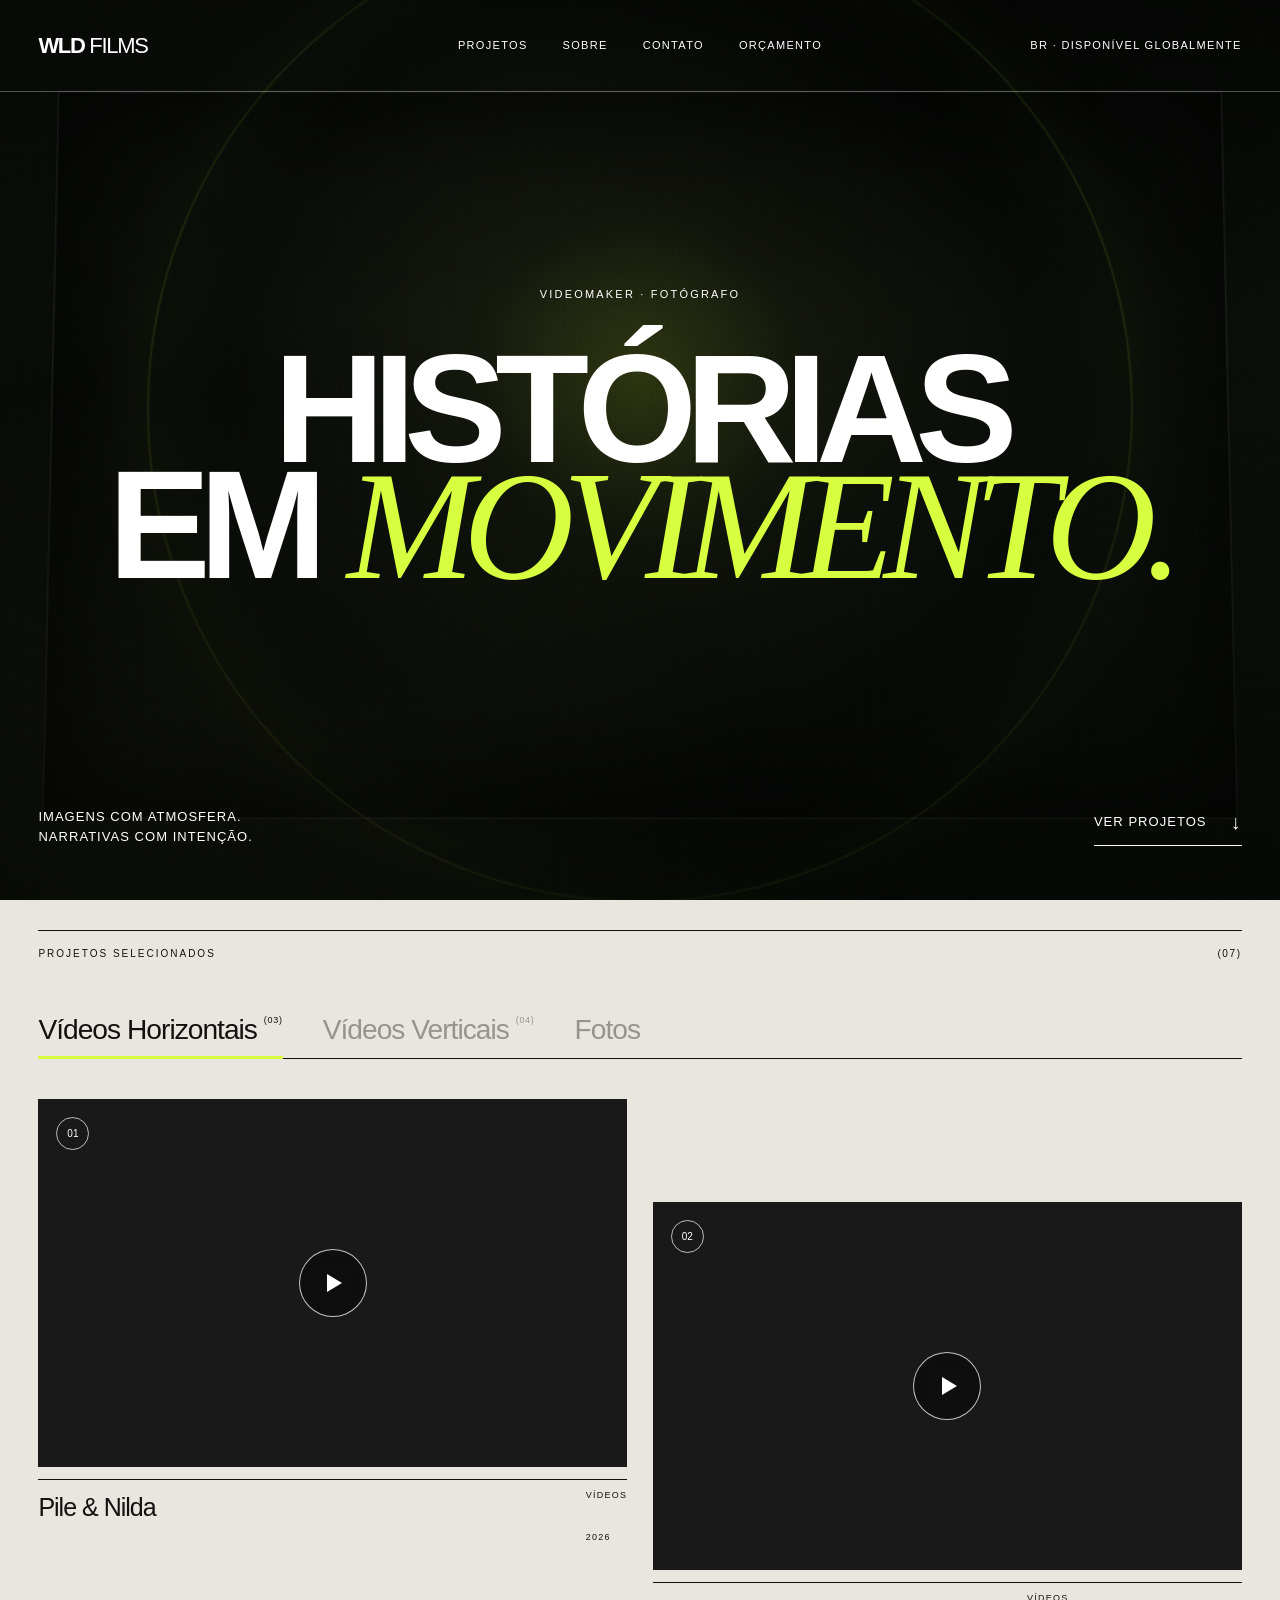
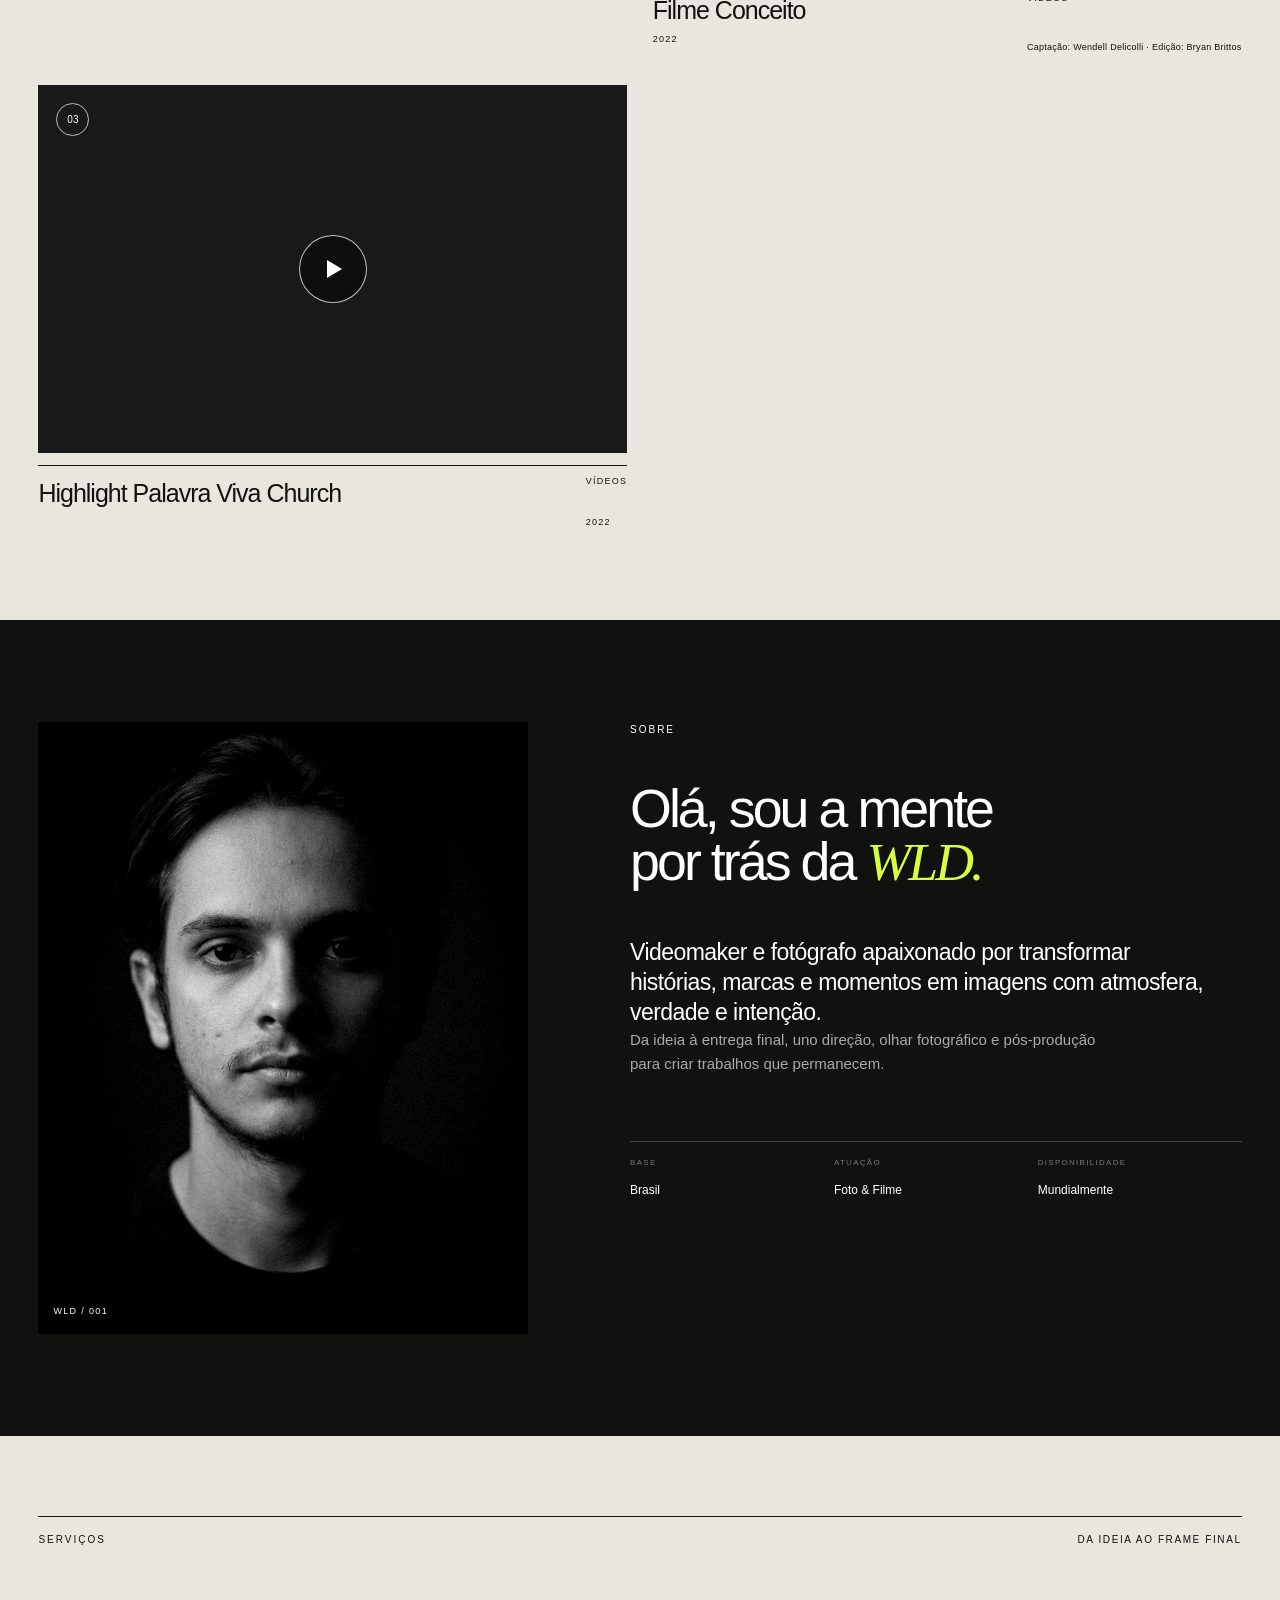
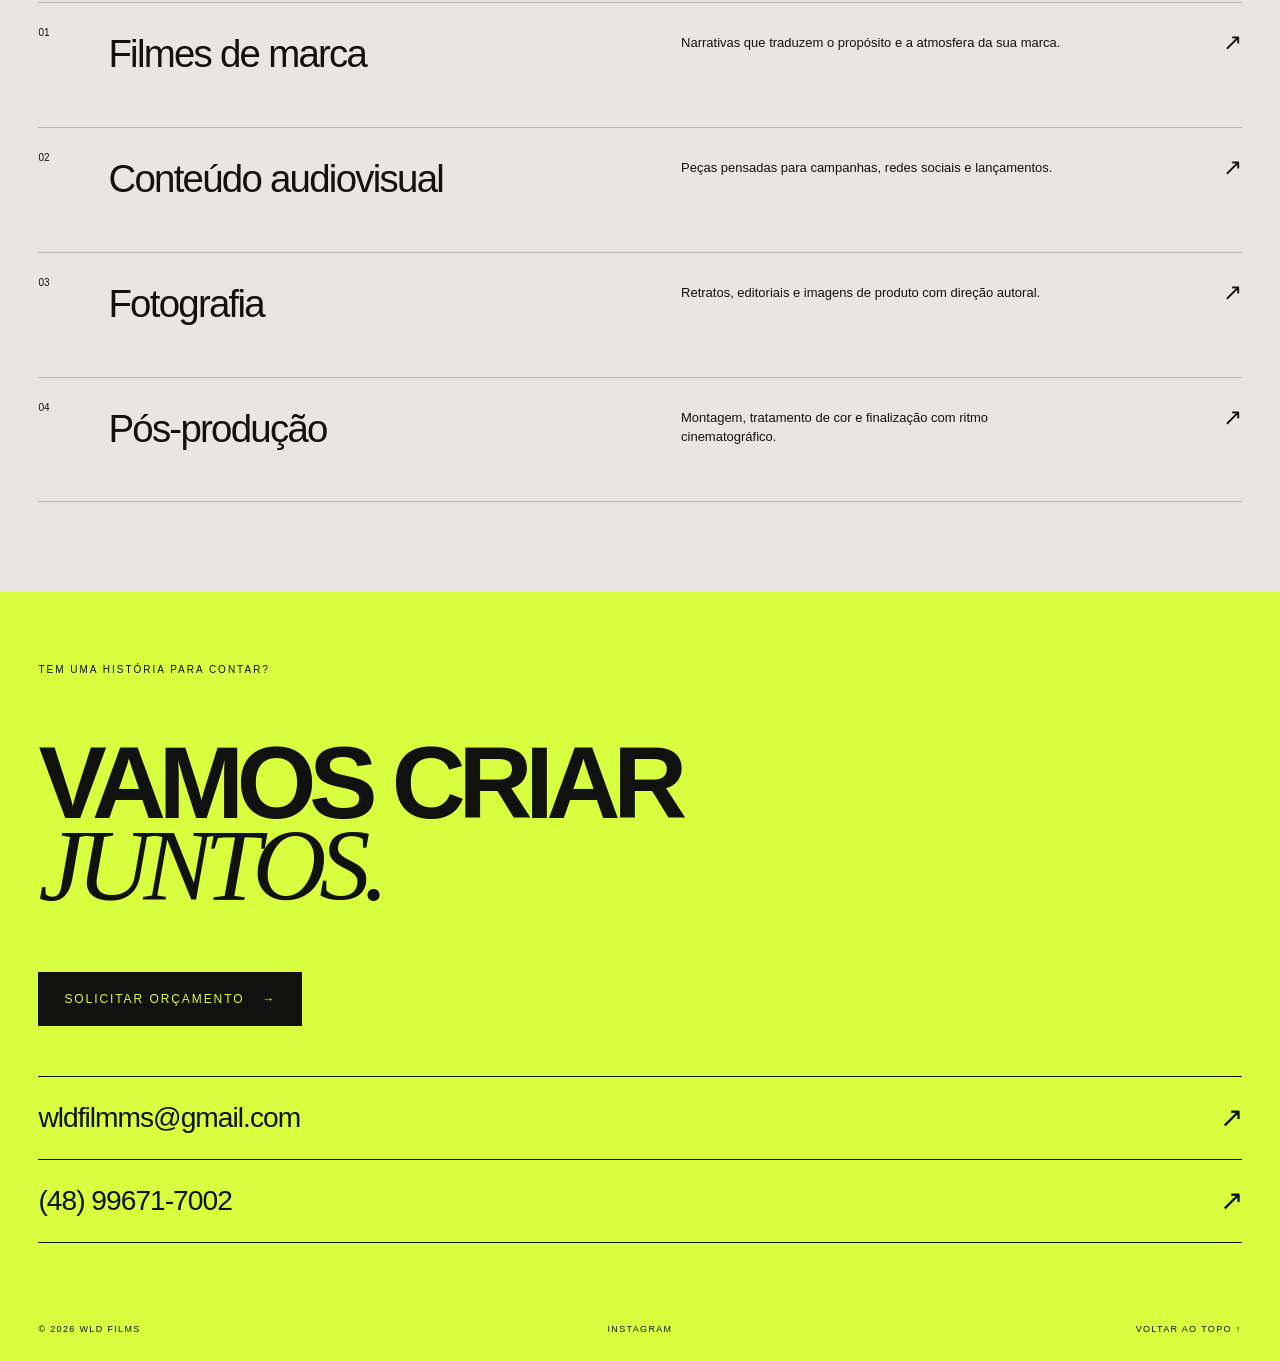
==== index.html @ 47c79b5e "Add private admin panel and quote request flow - admin.html: login (Supabase Auth), manage portfolio" ====
<!DOCTYPE html><html lang="pt-BR"><head><title>WLD FILMS — Videomaker &amp; Fotógrafo</title><meta name="description" content="Filmes e fotografias com atmosfera, verdade e intenção."><meta charSet="utf-8"/><meta name="viewport" content="width=device-width, initial-scale=1"/><link rel="preload" href="/images/about-wendell.jpg" as="image"/><link rel="stylesheet" href="/_next/static/css/index.PortraitPreview.css" data-rsc-css-href="/_next/static/css/index.PortraitPreview.css" data-precedence="vite-rsc/importer-resources"/><link rel="stylesheet" href="/assets/site.css?v=1"/>
</head><body><main><header class="topbar"><a class="brand" href="#inicio" aria-label="WLD Films, início">WLD <span>FILMS</span></a><nav aria-label="Navegação principal"><a href="#projetos">Projetos</a><a href="#sobre">Sobre</a><a href="#contato">Contato</a><a href="/orcamento">Orçamento</a></nav><span class="location">BR · DISPONÍVEL GLOBALMENTE</span></header><section class="hero" id="inicio"><div class="hero-visual" aria-hidden="true"><span></span></div><div class="hero-shade"></div><div class="hero-content"><p class="hero-kicker">Videomaker · Fotógrafo</p><h1>HISTÓRIAS<br/>EM <em>MOVIMENTO.</em></h1></div><div class="hero-footer"><p>Imagens com atmosfera.<br/>Narrativas com intenção.</p><a href="#projetos">Ver projetos <span>↓</span></a></div></section><section class="projects" id="projetos"><div class="section-heading"><p class="eyebrow">PROJETOS SELECIONADOS</p><p>(07)</p></div><div class="project-menu" role="tablist" aria-label="Categorias do portfólio">
  <button type="button" role="tab" aria-selected="true" class="active" data-panel="horizontal-panel">Vídeos Horizontais <span>(03)</span></button>
  <button type="button" role="tab" aria-selected="false" data-panel="vertical-panel">Vídeos Verticais <span>(04)</span></button>
  <button type="button" role="tab" aria-selected="false" data-panel="photos-panel">Fotos</button>
</div>
<div id="horizontal-panel" class="project-list horizontal-list portfolio-panel" role="tabpanel">
  
  <article class="project">
    <div class="project-media">
      <video data-src="https://ik.imagekit.io/bix4diucx/PILE%20E%20NILDA.mp4?tr=orig-true" poster="https://i.ytimg.com/vi/80KhZPOzY3s/hqdefault.jpg" aria-label="Pile &amp; Nilda" playsinline preload="none"></video><button class="video-play" type="button" aria-label="Reproduzir Pile &amp; Nilda"></button>
      <span>01</span>
    </div>
    <div class="project-meta">
      <h2>Pile &amp; Nilda</h2><p>Vídeos</p><p>2026</p>
      
    </div>
  </article>
  
  <article class="project">
    <div class="project-media">
      <video data-src="https://ik.imagekit.io/bix4diucx/FILME%20CONCEITO.mp4?tr=orig-true" poster="https://i.ytimg.com/vi/fKIbC9DGHG8/hqdefault.jpg" aria-label="Filme Conceito" playsinline preload="none"></video><button class="video-play" type="button" aria-label="Reproduzir Filme Conceito"></button>
      <span>02</span>
    </div>
    <div class="project-meta">
      <h2>Filme Conceito</h2><p>Vídeos</p><p>2022</p>
      <p class="project-description">Captação: Wendell Delicolli · Edição: Bryan Brittos</p>
    </div>
  </article>
  
  <article class="project">
    <div class="project-media">
      <video data-src="https://ik.imagekit.io/bix4diucx/HIGHLIGHT%20PALAVRA%20VIVA%20CHURCH.mp4?tr=orig-true" poster="https://i.ytimg.com/vi/3Vat3OU_R-0/hqdefault.jpg" aria-label="Highlight Palavra Viva Church" playsinline preload="none"></video><button class="video-play" type="button" aria-label="Reproduzir Highlight Palavra Viva Church"></button>
      <span>03</span>
    </div>
    <div class="project-meta">
      <h2>Highlight Palavra Viva Church</h2><p>Vídeos</p><p>2022</p>
      
    </div>
  </article>
</div>
<div id="vertical-panel" class="project-list vertical-list portfolio-panel" role="tabpanel" hidden>
  
  <article class="project">
    <div class="project-media portrait">
      <video data-src="https://ik.imagekit.io/bix4diucx/COMPILADO.mp4?tr=orig-true" poster="https://i.ytimg.com/vi/lqrhPloH71Q/hqdefault.jpg" aria-label="Compilado" playsinline preload="none"></video><button class="video-play" type="button" aria-label="Reproduzir Compilado"></button>
      <span>04</span>
    </div>
    <div class="project-meta">
      <h2>Compilado</h2><p>Vídeos</p><p>2026</p>
      
    </div>
  </article>
  
  <article class="project">
    <div class="project-media portrait">
      <video data-src="https://ik.imagekit.io/bix4diucx/RENATA%20E%20RAFAEL.mp4?tr=orig-true" poster="https://i.ytimg.com/vi/iHvRf9Fg6II/hqdefault.jpg" aria-label="Rafael &amp; Renata" playsinline preload="none"></video><button class="video-play" type="button" aria-label="Reproduzir Rafael &amp; Renata"></button>
      <span>05</span>
    </div>
    <div class="project-meta">
      <h2>Rafael &amp; Renata</h2><p>Vídeos</p><p>2026</p>
      
    </div>
  </article>
  
  <article class="project">
    <div class="project-media portrait">
      <video data-src="https://ik.imagekit.io/bix4diucx/HIGHLIGHT%20RESTAURANTE.mp4?tr=orig-true" poster="https://i.ytimg.com/vi/HYC5GogoBng/hqdefault.jpg" aria-label="Highlight Restaurante" playsinline preload="none"></video><button class="video-play" type="button" aria-label="Reproduzir Highlight Restaurante"></button>
      <span>06</span>
    </div>
    <div class="project-meta">
      <h2>Highlight Restaurante</h2><p>Vídeos</p><p>2024</p>
      
    </div>
  </article>
  
  <article class="project">
    <div class="project-media portrait">
      <video data-src="https://ik.imagekit.io/bix4diucx/HIGHLIGHT%202%20RESTAURANTE%20.mp4?tr=orig-true" poster="https://i.ytimg.com/vi/I6NNVZsLsoI/hqdefault.jpg" aria-label="Highlight 2" playsinline preload="none"></video><button class="video-play" type="button" aria-label="Reproduzir Highlight 2"></button>
      <span>07</span>
    </div>
    <div class="project-meta">
      <h2>Highlight 2</h2><p>Vídeos</p><p>2024</p>
      
    </div>
  </article>
</div>
<div id="photos-panel" class="photo-empty portfolio-panel" role="tabpanel" hidden>
  <p class="eyebrow">PORTFÓLIO FOTOGRÁFICO</p><h2>Novos ensaios<br><em>em breve.</em></h2><p>Retratos, eventos e histórias registradas com intenção.</p>
</div></section><section class="about" id="sobre"><div class="about-image-wrap"><img src="/images/about-wendell.jpg" alt="Retrato de Wendell Delicolli, criador da WLD Films"/><span>WLD / 001</span></div><div class="about-copy"><p class="eyebrow">SOBRE</p><h2>Olá, sou a mente<br/>por trás da <em>WLD.</em></h2><p class="bio">Videomaker e fotógrafo apaixonado por transformar histórias, marcas e momentos em imagens com atmosfera, verdade e intenção.</p><p class="experience">Da ideia à entrega final, uno direção, olhar fotográfico e pós-produção para criar trabalhos que permanecem.</p><div class="facts"><div><span>BASE</span><strong>Brasil</strong></div><div><span>ATUAÇÃO</span><strong>Foto &amp; Filme</strong></div><div><span>DISPONIBILIDADE</span><strong>Mundialmente</strong></div></div></div></section><section class="services" id="servicos"><div class="section-heading"><p class="eyebrow">SERVIÇOS</p><p>DA IDEIA AO FRAME FINAL</p></div><div class="service-list"><article><span>01</span><h3>Filmes de marca</h3><p>Narrativas que traduzem o propósito e a atmosfera da sua marca.</p><b aria-hidden="true">↗</b></article><article><span>02</span><h3>Conteúdo audiovisual</h3><p>Peças pensadas para campanhas, redes sociais e lançamentos.</p><b aria-hidden="true">↗</b></article><article><span>03</span><h3>Fotografia</h3><p>Retratos, editoriais e imagens de produto com direção autoral.</p><b aria-hidden="true">↗</b></article><article><span>04</span><h3>Pós-produção</h3><p>Montagem, tratamento de cor e finalização com ritmo cinematográfico.</p><b aria-hidden="true">↗</b></article></div></section><footer id="contato"><p class="eyebrow">TEM UMA HISTÓRIA PARA CONTAR?</p><h2>VAMOS CRIAR<br/><em>JUNTOS.</em></h2><a class="quote-cta" href="/orcamento">Solicitar orçamento <span>→</span></a><a class="contact-link" href="mailto:wldfilmms@gmail.com">wldfilmms@gmail.com <span>↗</span></a><a class="contact-link phone-link" href="tel:+5548996717002">(48) 99671-7002 <span>↗</span></a><div class="footer-row"><p>© 2026 WLD FILMS</p><div><a href="https://instagram.com/wldfilms_" target="_blank" rel="noreferrer">Instagram</a></div><a href="#inicio">VOLTAR AO TOPO ↑</a></div></footer></main><script src="/assets/config.js?v=1" defer></script><script src="/portfolio.js?v=2" defer></script></body></html>
---- _next/static/css/index.PortraitPreview.css ----
/*! tailwindcss v4.2.1 | MIT License | https://tailwindcss.com */
@layer theme{:root,:host{--font-sans:ui-sans-serif, system-ui, sans-serif, "Apple Color Emoji", "Segoe UI Emoji", "Segoe UI Symbol", "Noto Color Emoji";--font-mono:ui-monospace, SFMono-Regular, Menlo, Monaco, Consolas, "Liberation Mono", "Courier New", monospace;--spacing:.25rem;--default-font-family:var(--font-sans);--default-mono-font-family:var(--font-mono)}}@layer base{*,:after,:before{box-sizing:border-box;border:0 solid;margin:0;padding:0}::backdrop{box-sizing:border-box;border:0 solid;margin:0;padding:0}::file-selector-button{box-sizing:border-box;border:0 solid;margin:0;padding:0}html,:host{-webkit-text-size-adjust:100%;tab-size:4;line-height:1.5;font-family:var(--default-font-family,ui-sans-serif, system-ui, sans-serif, "Apple Color Emoji", "Segoe UI Emoji", "Segoe UI Symbol", "Noto Color Emoji");font-feature-settings:var(--default-font-feature-settings,normal);font-variation-settings:var(--default-font-variation-settings,normal);-webkit-tap-highlight-color:transparent}hr{height:0;color:inherit;border-top-width:1px}abbr:where([title]){-webkit-text-decoration:underline dotted;text-decoration:underline dotted}h1,h2,h3,h4,h5,h6{font-size:inherit;font-weight:inherit}a{color:inherit;-webkit-text-decoration:inherit;-webkit-text-decoration:inherit;-webkit-text-decoration:inherit;-webkit-text-decoration:inherit;text-decoration:inherit}b,strong{font-weight:bolder}code,kbd,samp,pre{font-family:var(--default-mono-font-family,ui-monospace, SFMono-Regular, Menlo, Monaco, Consolas, "Liberation Mono", "Courier New", monospace);font-feature-settings:var(--default-mono-font-feature-settings,normal);font-variation-settings:var(--default-mono-font-variation-settings,normal);font-size:1em}small{font-size:80%}sub,sup{vertical-align:baseline;font-size:75%;line-height:0;position:relative}sub{bottom:-.25em}sup{top:-.5em}table{text-indent:0;border-color:inherit;border-collapse:collapse}:-moz-focusring{outline:auto}progress{vertical-align:baseline}summary{display:list-item}ol,ul,menu{list-style:none}img,svg,video,canvas,audio,iframe,embed,object{vertical-align:middle;display:block}img,video{max-width:100%;height:auto}button,input,select,optgroup,textarea{font:inherit;font-feature-settings:inherit;font-variation-settings:inherit;letter-spacing:inherit;color:inherit;opacity:1;background-color:#0000;border-radius:0}::file-selector-button{font:inherit;font-feature-settings:inherit;font-variation-settings:inherit;letter-spacing:inherit;color:inherit;opacity:1;background-color:#0000;border-radius:0}:where(select:is([multiple],[size])) optgroup{font-weight:bolder}:where(select:is([multiple],[size])) optgroup option{padding-inline-start:20px}::file-selector-button{margin-inline-end:4px}::placeholder{opacity:1}@supports (not ((-webkit-appearance:-apple-pay-button))) or (contain-intrinsic-size:1px){::placeholder{color:currentColor}@supports (color:color-mix(in lab, red, red)){::placeholder{color:color-mix(in oklab, currentcolor 50%, transparent)}}}textarea{resize:vertical}::-webkit-search-decoration{-webkit-appearance:none}::-webkit-date-and-time-value{min-height:1lh;text-align:inherit}::-webkit-datetime-edit{display:inline-flex}::-webkit-datetime-edit-fields-wrapper{padding:0}::-webkit-datetime-edit{padding-block:0}::-webkit-datetime-edit-year-field{padding-block:0}::-webkit-datetime-edit-month-field{padding-block:0}::-webkit-datetime-edit-day-field{padding-block:0}::-webkit-datetime-edit-hour-field{padding-block:0}::-webkit-datetime-edit-minute-field{padding-block:0}::-webkit-datetime-edit-second-field{padding-block:0}::-webkit-datetime-edit-millisecond-field{padding-block:0}::-webkit-datetime-edit-meridiem-field{padding-block:0}::-webkit-calendar-picker-indicator{line-height:1}:-moz-ui-invalid{box-shadow:none}button,input:where([type=button],[type=reset],[type=submit]){-webkit-appearance:button;appearance:button}::file-selector-button{-webkit-appearance:button;appearance:button}::-webkit-inner-spin-button{height:auto}::-webkit-outer-spin-button{height:auto}[hidden]:where(:not([hidden=until-found])){display:none!important}}@layer components;@layer utilities{.visible{visibility:visible}.relative{position:relative}.start{inset-inline-start:var(--spacing)}.table{display:table}}:root{--ink:#11110f;--paper:#e9e6df;--acid:#d7ff3f;--line:#11110f38;--gutter:clamp(18px,3vw,58px)}*{box-sizing:border-box}html{scroll-behavior:smooth;scroll-padding-top:24px;overflow-x:hidden}body{background:var(--paper);min-width:280px;color:var(--ink);margin:0;font-family:Arial,Helvetica,sans-serif;overflow-x:hidden}main{width:100%;overflow:clip}a{color:inherit;text-decoration:none}img{width:100%;display:block}::selection{background:var(--acid);color:var(--ink)}.topbar{z-index:5;width:100%;height:92px;padding:0 var(--gutter);color:#fff;text-transform:uppercase;letter-spacing:.12em;border-bottom:1px solid #ffffff4d;grid-template-columns:1fr auto 1fr;align-items:center;font-size:11px;display:grid;position:absolute;top:0;left:0}.brand{letter-spacing:-.06em;font-size:22px;font-weight:900}.brand span{font-weight:400}.topbar nav{gap:35px;display:flex}.topbar nav a{transition:opacity .2s}.topbar nav a:hover{opacity:.55}.location{justify-self:end}.hero{color:#fff;height:min(900px,100svh);min-height:100svh;padding:120px var(--gutter) 54px;background:#0a0c09;flex-direction:column;justify-content:center;display:flex;position:relative;overflow:hidden}.hero-visual{--mx:0px;--my:0px;--imx:0px;--imy:0px;--rx:0deg;--ry:0deg;transform:translate3d(var(--mx),var(--my),0) scale(1.04);will-change:transform;background:radial-gradient(circle at 50% 43%,#d7ff3f33 0,#798c3c1a 18%,#0000 43%),radial-gradient(at 12% 95%,#68764438,#0000 38%),linear-gradient(135deg,#11150f 0%,#080a08 46%,#141a12 100%);transition:transform .55s cubic-bezier(.2,.7,.2,1);position:absolute;inset:-4%;overflow:hidden}.hero-visual:before{content:"";transform:perspective(900px) rotateX(calc(2deg + var(--ry))) rotateY(var(--rx));border:1px solid #ffffff24;transition:transform .7s cubic-bezier(.2,.7,.2,1);position:absolute;inset:14% 9%;box-shadow:0 0 0 1px #00000040,inset 0 0 120px #000000b3}.hero-visual:after{content:"";width:74vw;min-width:760px;height:74vw;min-height:760px;left:calc(50% + var(--mx));top:calc(46% + var(--my));border:1px solid #d7ff3f40;border-radius:50%;transition:left .75s cubic-bezier(.2,.7,.2,1),top .75s cubic-bezier(.2,.7,.2,1);animation:7s ease-in-out infinite alternate breathe;position:absolute;transform:translate(-50%,-50%);box-shadow:0 0 90px #d7ff3f0f,inset 0 0 120px #d7ff3f0a}.hero-visual span{opacity:.16;mix-blend-mode:soft-light;transform:translate3d(var(--imx),var(--imy),0);background-image:repeating-radial-gradient(circle at 20% 30%,#ffffffb3 0 1px,#0000 1px 4px);background-size:5px 5px;transition:transform .8s cubic-bezier(.2,.7,.2,1);position:absolute;inset:-4%}.hero-shade{background:linear-gradient(#00000057,#0000 35%,#0000008c),linear-gradient(90deg,#00000040,#0000 35%,#0003);position:absolute;inset:0}.hero-content,.hero-footer{z-index:1;position:relative}.hero-content{inset:50% var(--gutter) auto;text-align:center;position:absolute;transform:translateY(-50%)}.hero-kicker{text-align:center;text-transform:uppercase;letter-spacing:.2em;align-self:center;margin:0 0 18px;font-size:11px;transform:translateY(-30px)}.hero h1{text-align:center;letter-spacing:-.075em;width:100%;margin:0;font-size:clamp(72px,12vw,180px);font-weight:800;line-height:.76}em{font-family:Georgia,Times New Roman,serif;font-weight:400}.hero h1 em{color:var(--acid)}.hero-footer{text-transform:uppercase;letter-spacing:.08em;justify-content:space-between;align-items:flex-end;margin-top:auto;font-size:13px;line-height:1.5;display:flex}.hero-footer p{margin:0}.hero-footer a{border-bottom:1px solid #fff;align-items:center;gap:24px;padding-bottom:8px;display:flex}.hero-footer a span{font-size:20px}.eyebrow{letter-spacing:.2em;text-transform:uppercase;margin:0;font-size:10px}.projects,.services{padding:30px var(--gutter) 90px}.section-heading{border-top:1px solid var(--ink);letter-spacing:.16em;justify-content:space-between;padding:15px 0 55px;font-size:10px;display:flex}.section-heading p{margin:0}.project-menu{border-bottom:1px solid var(--ink);gap:12px;max-width:100%;margin-bottom:40px;display:flex}.project-menu button{-webkit-appearance:none;appearance:none;color:var(--ink);letter-spacing:-.035em;cursor:pointer;opacity:.38;background:0 0;border:0;margin-right:28px;padding:0 0 14px;font:500 clamp(18px,2.2vw,30px)/1 Arial,sans-serif;position:relative}.project-menu button:after{content:"";background:var(--acid);transform-origin:0;height:3px;transition:transform .25s;position:absolute;bottom:-1px;left:0;right:0;transform:scaleX(0)}.project-menu button.active{opacity:1}.project-menu button.active:after{transform:scaleX(1)}.project-menu span{letter-spacing:.08em;vertical-align:top;font-size:9px}.project-list{grid-template-columns:repeat(12,1fr);gap:30px 2vw;display:grid}.project{grid-column:span 6}.project:nth-child(2n){margin-top:8vw}.project-media{aspect-ratio:16/10;background:#191919;position:relative;overflow:hidden}.project-media.portrait{aspect-ratio:4/5;background:#2b2b2b}.vertical-list .project{grid-column:span 5}.vertical-list .project:nth-child(2n){grid-column:7/span 5}.project-media video{object-fit:contain;background:#191919;border:0;width:100%;height:100%;display:block}.project-media.portrait video:not([controls]){object-fit:cover;object-position:center}.video-play{cursor:pointer;backdrop-filter:blur(8px);color:#fff;background:#0a0a0ab8;border:1px solid #ffffffbf;border-radius:50%;width:68px;height:68px;display:grid;place-items:center;padding:0;transition:background .2s,transform .2s;position:absolute;inset:50% auto auto 50%;transform:translate(-50%,-50%)}.video-play:before{content:"";display:block;width:0;height:0;margin-left:4px;border-top:9px solid transparent;border-bottom:9px solid transparent;border-left:15px solid currentColor}.video-play:hover{color:var(--ink);background:var(--acid);transform:translate(-50%,-50%) scale(1.06)}.project-media span{color:#fff;border:1px solid #ffffffb3;border-radius:50%;place-items:center;width:33px;height:33px;font-size:10px;display:grid;position:absolute;top:18px;left:18px}.project-meta{border-top:1px solid var(--ink);grid-template-columns:1fr auto;gap:4px 20px;margin-top:12px;padding-top:9px;display:grid}.project-meta h2{letter-spacing:-.04em;margin:0;font-size:25px;font-weight:500}.project-meta p{letter-spacing:.14em;text-transform:uppercase;margin:0;font-size:9px}.project-meta p:last-child{grid-column:2}.project-meta .project-description{text-transform:none;letter-spacing:.03em;grid-column:1/-1;margin-top:8px;line-height:1.5}.sample-note{letter-spacing:.12em;text-transform:uppercase;opacity:.55;margin:60px 0 0;font-size:9px}.photo-empty{text-align:center;color:#fff;background:radial-gradient(circle at 50% 40%,#d7ff3f29,#0000 32%),linear-gradient(135deg,#11150f,#070806 62%,#161b12);flex-direction:column;justify-content:center;align-items:center;min-height:62vh;padding:8vw 4vw;display:flex;position:relative;overflow:hidden}.photo-empty:before{content:"";pointer-events:none;border:1px solid #ffffff29;position:absolute;inset:6%}.photo-empty h2{letter-spacing:-.065em;margin:28px 0 25px;font-size:clamp(54px,8vw,118px);font-weight:700;line-height:.82;position:relative}.photo-empty h2 em{color:var(--acid)}.photo-empty>p:last-child{color:#aaa;max-width:420px;margin:0;font-size:13px;line-height:1.6;position:relative}.about{background:var(--ink);color:#fff;padding:clamp(72px,8vw,150px) var(--gutter);grid-template-columns:minmax(0,1fr) minmax(0,1.25fr);gap:clamp(55px,8vw,150px);display:grid}.about-image-wrap{align-self:center;position:relative}.about-image-wrap img{aspect-ratio:4/5;object-fit:cover;filter:grayscale()contrast(1.1)}.about-image-wrap span{letter-spacing:.15em;font-size:9px;position:absolute;bottom:15px;left:15px}.about-copy h2{letter-spacing:-.055em;margin:45px 0 50px;font-size:clamp(38px,4.2vw,64px);font-weight:500;line-height:.98}.about-copy h2 em{color:var(--acid)}.bio{letter-spacing:-.025em;max-width:580px;font-size:clamp(20px,1.8vw,28px);line-height:1.3}.experience{color:#aaa;max-width:490px;font-size:15px;line-height:1.6}.facts{border-top:1px solid #444;grid-template-columns:repeat(3,1fr);margin-top:65px;display:grid}.facts div{flex-direction:column;gap:12px;padding:15px 0;display:flex}.facts span{color:#777;letter-spacing:.16em;font-size:8px}.facts strong{font-size:12px;font-weight:400}.services{padding-top:80px}.service-list article{border-top:1px solid var(--line);grid-template-columns:70px 1.1fr 1fr 40px;align-items:start;min-height:125px;padding:22px 0;transition:padding .3s,background .3s;display:grid}.service-list article:last-child{border-bottom:1px solid var(--line)}.service-list article:hover{background:var(--acid);padding-left:18px}.service-list span{font-size:10px}.service-list h3{letter-spacing:-.045em;margin:0;font-size:clamp(26px,3vw,44px);font-weight:500}.service-list p{max-width:380px;margin:8px 0 0;font-size:13px;line-height:1.5}.service-list b{justify-self:end;font-size:23px;font-weight:400}footer{background:var(--acid);padding:70px var(--gutter) 24px}footer h2{letter-spacing:-.07em;margin:65px 0;font-size:clamp(58px,8vw,112px);font-weight:800;line-height:.8}footer h2 em{font-weight:400}.contact-link{border-top:1px solid var(--ink);border-bottom:1px solid var(--ink);letter-spacing:-.035em;overflow-wrap:anywhere;justify-content:space-between;gap:20px;padding:20px 0;font-size:clamp(18px,2.2vw,30px);display:flex}.phone-link{border-top:0}.footer-row{letter-spacing:.15em;text-transform:uppercase;grid-template-columns:1fr 1fr 1fr;align-items:end;margin-top:80px;font-size:9px;display:grid}.footer-row div{justify-self:center;gap:25px;display:flex}.footer-row>a{justify-self:end}@keyframes breathe{0%{opacity:.45;transform:translate(-50%,-50%)scale(.96)}to{opacity:1;transform:translate(-50%,-50%)scale(1.03)}}@media (prefers-reduced-motion:reduce){html{scroll-behavior:auto}.hero-visual:after{animation:none}*{transition:none!important}}@media (max-width:1100px){.topbar{grid-template-columns:1fr auto}.location{display:none}.hero h1{font-size:clamp(72px,13vw,145px)}.about{gap:6vw}.service-list article{grid-template-columns:55px 1fr 1fr 30px}}@media (max-width:900px){.hero{height:100svh;min-height:680px}.hero h1{font-size:clamp(70px,15vw,122px)}.project-meta h2{font-size:clamp(20px,2.7vw,25px)}.about{grid-template-columns:minmax(0,1fr);gap:58px}.about-image-wrap{width:min(72vw,560px)}.about-copy{max-width:720px}}@media (max-width:700px){.topbar{grid-template-columns:1fr auto;height:72px;font-size:9px}.brand{font-size:19px}.topbar nav{gap:16px}.topbar nav a:nth-child(2){display:none}.hero{height:100svh;min-height:620px;padding-top:100px;padding-bottom:32px}.hero h1{font-size:clamp(50px,16vw,80px);letter-spacing:-.06em;white-space:nowrap;line-height:.84}.hero h1 em{letter-spacing:-.035em;font-size:.62em}.hero-kicker{font-size:9px;transform:translateY(-18px)}.hero-footer p{display:none}.hero-footer{font-size:11px}.hero-footer a{margin-left:auto}.projects,.services{padding-top:24px;padding-bottom:68px}.section-heading{padding-bottom:40px}.project-menu{margin-right:calc(var(--gutter) * -1);padding-right:var(--gutter);overscroll-behavior-inline:contain;scrollbar-width:none;gap:5px;overflow-x:auto}.project-menu::-webkit-scrollbar{display:none}.project-menu button{white-space:nowrap;flex:none;margin-right:14px;font-size:18px}.project-list{display:block}.project,.project:nth-child(2n),.vertical-list .project,.vertical-list .project:nth-child(2n){width:100%;margin:0 0 64px}.project:last-child{margin-bottom:0}.project-meta{gap:5px 12px}.project-meta h2{font-size:22px}.project-media span{top:12px;left:12px}.photo-empty{min-height:52vh;padding:72px 22px}.photo-empty h2{font-size:clamp(46px,15vw,76px)}.about{padding-top:68px;padding-bottom:68px}.about-image-wrap{width:min(100%,560px)}.about-copy h2{margin:34px 0}.bio{font-size:clamp(20px,6vw,27px)}.experience{font-size:14px}.facts{grid-template-columns:1fr;margin-top:48px}.facts div{border-bottom:1px solid #333}.services{padding-top:58px}.service-list article{grid-template-columns:36px minmax(0,1fr) 24px;gap:0 8px;min-height:142px}.service-list article p{grid-column:2}.service-list article b{grid-area:1/3}footer{padding-top:54px}footer h2{margin:52px 0;font-size:clamp(54px,17vw,92px)}.footer-row{grid-template-columns:1fr auto;gap:28px;margin-top:58px}.footer-row div{display:none}}@media (max-width:420px){:root{--gutter:18px}.topbar nav{gap:12px}.topbar nav a:first-child{display:none}.hero{min-height:560px}.hero h1{font-size:clamp(48px,15.5vw,64px)}.hero h1 em{font-size:.6em}.hero-kicker{letter-spacing:.16em}.section-heading{padding-bottom:34px}.project-menu button{margin-right:10px;font-size:16px}.project-meta{grid-template-columns:minmax(0,1fr) auto}.project-meta h2{font-size:20px}.service-list article{min-height:155px}.service-list h3{font-size:27px}.contact-link{padding:18px 0;font-size:17px}.footer-row{letter-spacing:.1em;font-size:8px}}@media (max-height:650px) and (min-width:701px){.hero{height:100svh;min-height:560px;padding-bottom:28px}.hero h1{font-size:min(12vw,112px)}.hero-kicker{margin-bottom:10px;transform:translateY(-14px)}.hero-footer{font-size:10px}}
---- assets/site.css ----
/* Complementos do site público (fotos, lightbox, orçamento) */

.project-embed{position:absolute;inset:0;width:100%;height:100%;border:0;background:#000;z-index:2}

/* Projetos de foto */
.photo-list .project{grid-column:span 4}
.photo-list .project:nth-child(2n){margin-top:0}
.photo-list .project:nth-child(3n+2){margin-top:6vw}
.photo-open{display:block;width:100%;aspect-ratio:4/5;padding:0;border:0;cursor:zoom-in;color:#fff}
.photo-open img{width:100%;height:100%;object-fit:cover;transition:transform .6s cubic-bezier(.2,.7,.2,1),filter .4s}
.photo-open:hover img{transform:scale(1.035);filter:brightness(.85)}
.photo-count{position:absolute;right:16px;bottom:14px;font-style:normal;font-size:9px;letter-spacing:.16em;text-transform:uppercase;background:#0a0a0ab8;backdrop-filter:blur(8px);padding:7px 10px;border-radius:999px}

.lightbox{position:fixed;inset:0;z-index:50;background:#070806f2;display:grid;grid-template-columns:72px 1fr 72px;align-items:center;padding:64px 12px 32px;color:#fff}
.lightbox[hidden]{display:none}
.lightbox img{grid-column:2;max-width:100%;max-height:calc(100svh - 110px);width:auto;margin:auto;object-fit:contain}
.lightbox button{background:none;border:1px solid #ffffff59;color:#fff;border-radius:50%;width:52px;height:52px;font-size:20px;cursor:pointer;justify-self:center;transition:background .2s,color .2s}
.lightbox button:hover{background:var(--acid);color:var(--ink);border-color:var(--acid)}
.lightbox-close{position:absolute;top:14px;right:16px}
.lightbox-title,.lightbox-count{position:absolute;top:30px;margin:0;font-size:10px;letter-spacing:.18em;text-transform:uppercase}
.lightbox-title{left:24px}
.lightbox-count{left:50%;transform:translateX(-50%);color:#aaa}

/* Chamada para orçamento no rodapé */
.quote-cta{display:inline-flex;align-items:center;gap:18px;margin:0 0 50px;padding:18px 26px;background:var(--ink);color:var(--acid);font-size:12px;letter-spacing:.16em;text-transform:uppercase;transition:gap .25s}
.quote-cta:hover{gap:30px}

@media (max-width:760px){
  .photo-list .project{grid-column:1/-1}
  .photo-list .project:nth-child(3n+2){margin-top:0}
  .lightbox{grid-template-columns:44px 1fr 44px;padding-inline:4px}
  .lightbox button{width:40px;height:40px;font-size:16px}
}

/* ---------- Página de orçamento ---------- */
.quote-page{background:var(--paper)}
.quote-page .topbar{position:relative;background:var(--ink)}
.quote-hero{background:#0a0c09;color:#fff;padding:clamp(70px,9vw,140px) var(--gutter) clamp(50px,6vw,90px);position:relative;overflow:hidden}
.quote-hero:after{content:"";position:absolute;width:70vw;min-width:640px;aspect-ratio:1;border:1px solid #d7ff3f40;border-radius:50%;right:-25vw;top:-30vw;box-shadow:0 0 90px #d7ff3f0f}
.quote-hero h1{position:relative;z-index:1;margin:26px 0 30px;font-size:clamp(54px,9vw,140px);font-weight:800;letter-spacing:-.075em;line-height:.8}
.quote-hero h1 em{color:var(--acid)}
.quote-hero p.lead{position:relative;z-index:1;max-width:520px;color:#bbb;font-size:15px;line-height:1.6;margin:0}

.quote-form{padding:clamp(40px,6vw,90px) var(--gutter) 110px;display:grid;gap:70px;max-width:1300px}
.quote-form fieldset{border:0;padding:0;margin:0;display:grid;grid-template-columns:minmax(0,.7fr) minmax(0,1.6fr);gap:20px 6vw;border-top:1px solid var(--ink);padding-top:18px}
.quote-form legend{float:left;padding:0;font-size:10px;letter-spacing:.2em;text-transform:uppercase}
.quote-form legend b{display:block;font-size:clamp(26px,3vw,40px);letter-spacing:-.05em;text-transform:none;font-weight:500;margin-top:16px}
.fields{display:grid;grid-template-columns:repeat(2,minmax(0,1fr));gap:26px 28px}
.fields .full{grid-column:1/-1}
.field{display:flex;flex-direction:column;gap:9px}
.field>span{font-size:10px;letter-spacing:.16em;text-transform:uppercase}
.field>span small{letter-spacing:.04em;text-transform:none;opacity:.55;font-size:11px}
.field input,.field select,.field textarea{background:transparent;border:0;border-bottom:1px solid #11110f59;padding:10px 0 12px;font-size:18px;letter-spacing:-.02em;color:var(--ink);outline:none;border-radius:0;transition:border-color .2s}
.field select{appearance:none;background:url("data:image/svg+xml,%3Csvg xmlns='http://www.w3.org/2000/svg' width='12' height='8'%3E%3Cpath d='M1 1l5 5 5-5' fill='none' stroke='%2311110f' stroke-width='1.5'/%3E%3C/svg%3E") no-repeat right 4px center}
.field textarea{min-height:110px;resize:vertical;line-height:1.5}
.field input:focus,.field select:focus,.field textarea:focus{border-color:var(--ink);box-shadow:0 2px 0 var(--acid)}
.chips{display:flex;flex-wrap:wrap;gap:10px}
.chips label{cursor:pointer}
.chips input{position:absolute;opacity:0;pointer-events:none}
.chips span{display:inline-block;padding:11px 16px;border:1px solid #11110f59;border-radius:999px;font-size:13px;transition:background .2s,border-color .2s}
.chips input:checked+span{background:var(--ink);color:var(--acid);border-color:var(--ink)}
.chips input:focus-visible+span{outline:2px solid var(--ink);outline-offset:2px}
.hp{position:absolute;left:-9999px;width:1px;height:1px;overflow:hidden}

.quote-submit{display:flex;flex-wrap:wrap;align-items:center;justify-content:space-between;gap:24px;border-top:1px solid var(--ink);padding-top:28px}
.quote-submit p{margin:0;font-size:12px;max-width:420px;line-height:1.6;opacity:.7}
.quote-submit button{background:var(--acid);color:var(--ink);border:0;padding:22px 34px;font-size:13px;letter-spacing:.16em;text-transform:uppercase;font-weight:700;cursor:pointer;display:inline-flex;gap:20px;transition:gap .25s,background .2s}
.quote-submit button:hover{gap:32px;background:var(--ink);color:var(--acid)}
.quote-submit button:disabled{opacity:.5;cursor:wait}
.form-status{grid-column:1/-1;font-size:14px;margin:0}
.form-status.error{color:#b3261e}

.quote-done{padding:clamp(60px,8vw,120px) var(--gutter) 130px;text-align:center}
.quote-done h2{font-size:clamp(48px,7vw,100px);letter-spacing:-.07em;line-height:.85;margin:26px 0;font-weight:800}
.quote-done h2 em{font-weight:400}
.quote-done p{max-width:480px;margin:0 auto 34px;line-height:1.6}
.quote-done a{display:inline-flex;gap:16px;border-bottom:1px solid var(--ink);padding-bottom:8px;font-size:12px;letter-spacing:.14em;text-transform:uppercase}

@media (max-width:860px){
  .quote-form fieldset{grid-template-columns:1fr}
  .fields{grid-template-columns:1fr}
  .quote-page .topbar .location{display:none}
  .quote-page .topbar{grid-template-columns:1fr auto}
}
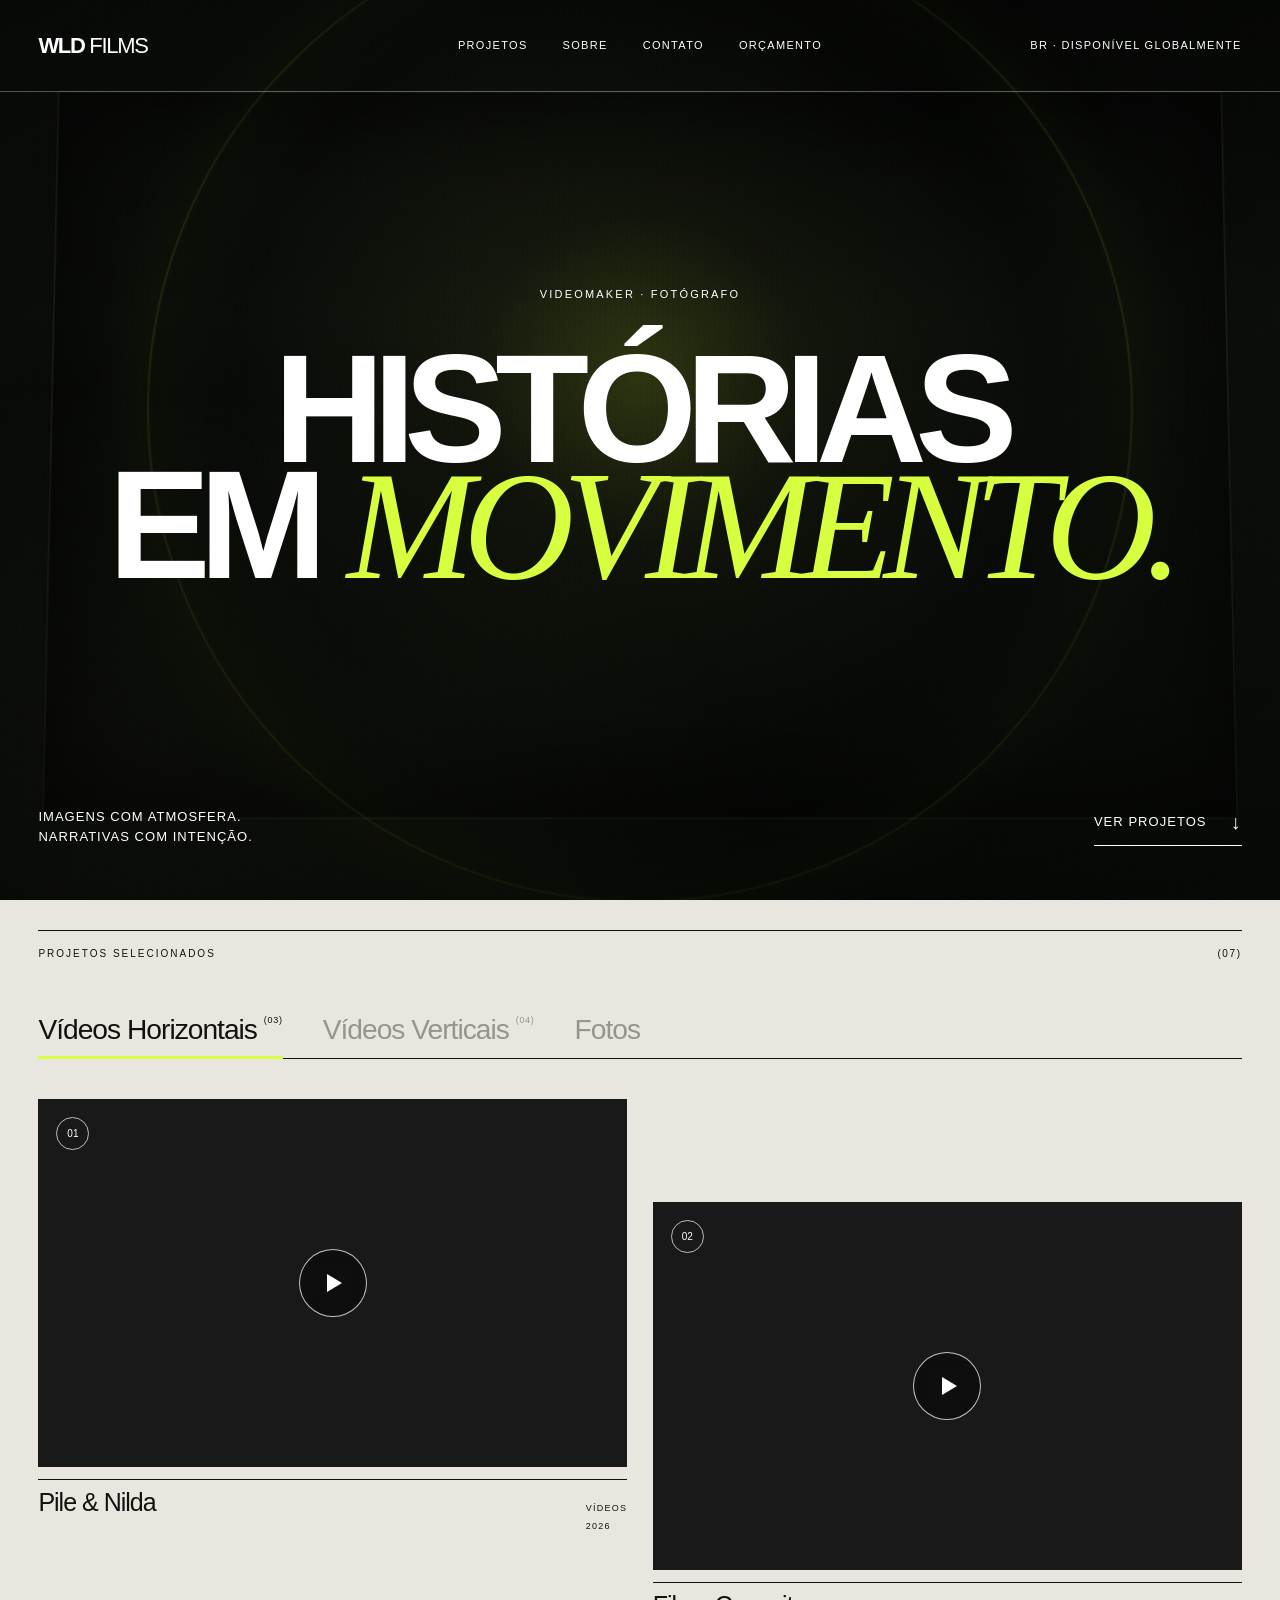
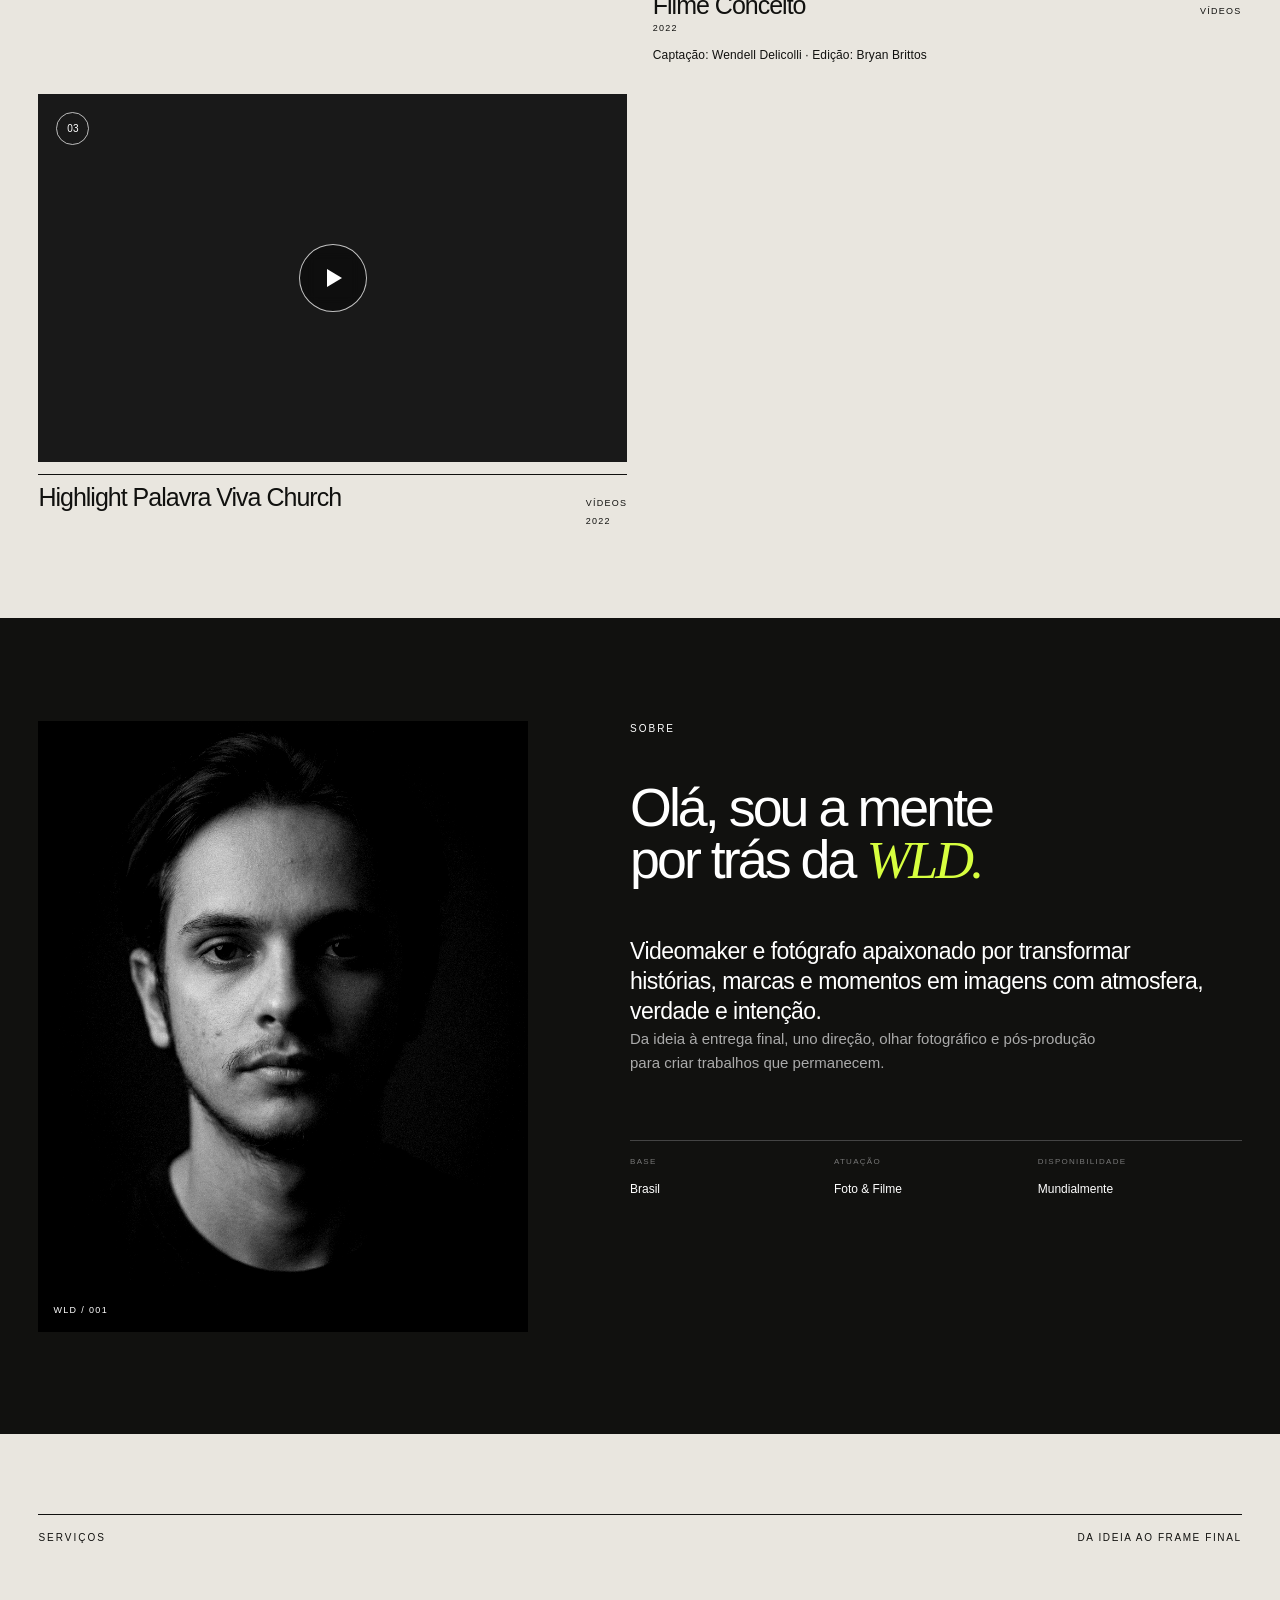
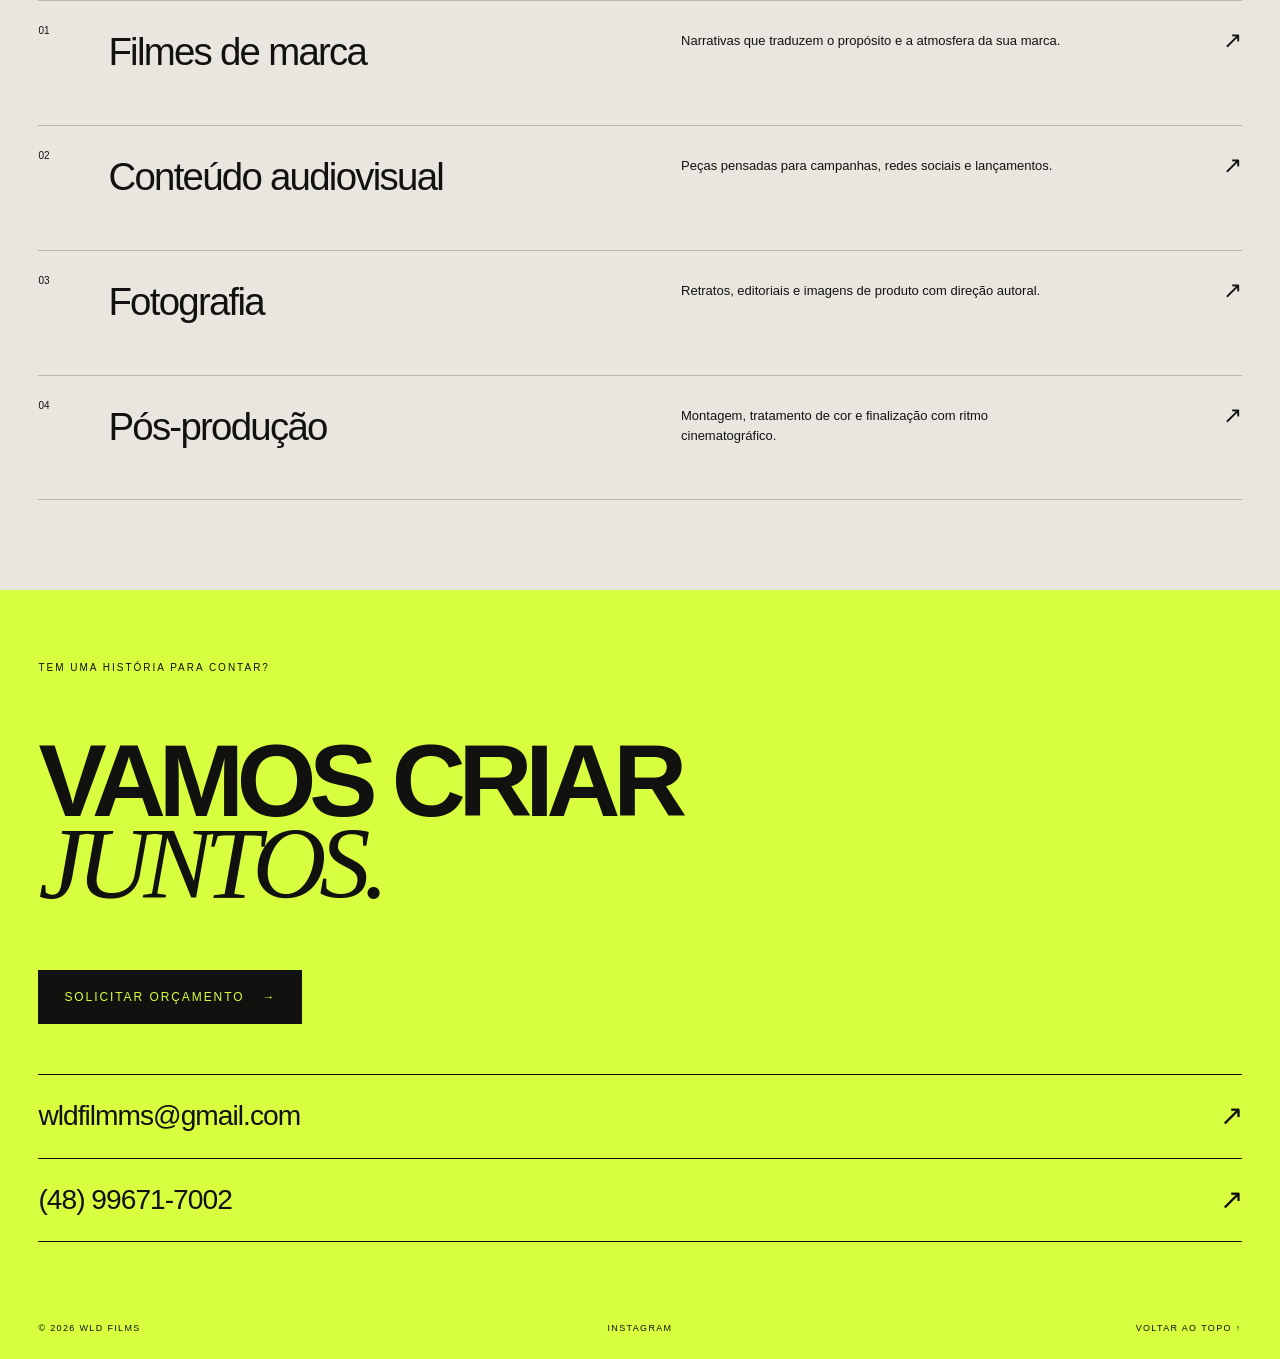
==== commit 0c96fb02: "Portfolio: fix project caption layout (title + year, tag, full-width description) Co-Authored-By: Cl" ====
--- a/index.html
+++ b/index.html
@@ -1,4 +1,4 @@
-<!DOCTYPE html><html lang="pt-BR"><head><title>WLD FILMS — Videomaker &amp; Fotógrafo</title><meta name="description" content="Filmes e fotografias com atmosfera, verdade e intenção."><meta charSet="utf-8"/><meta name="viewport" content="width=device-width, initial-scale=1"/><link rel="preload" href="/images/about-wendell.jpg" as="image"/><link rel="stylesheet" href="/_next/static/css/index.PortraitPreview.css" data-rsc-css-href="/_next/static/css/index.PortraitPreview.css" data-precedence="vite-rsc/importer-resources"/><link rel="stylesheet" href="/assets/site.css?v=1"/>
+<!DOCTYPE html><html lang="pt-BR"><head><title>WLD FILMS — Videomaker &amp; Fotógrafo</title><meta name="description" content="Filmes e fotografias com atmosfera, verdade e intenção."><meta charSet="utf-8"/><meta name="viewport" content="width=device-width, initial-scale=1"/><link rel="preload" href="/images/about-wendell.jpg" as="image"/><link rel="stylesheet" href="/_next/static/css/index.PortraitPreview.css" data-rsc-css-href="/_next/static/css/index.PortraitPreview.css" data-precedence="vite-rsc/importer-resources"/><link rel="stylesheet" href="/assets/site.css?v=3"/>
 </head><body><main><header class="topbar"><a class="brand" href="#inicio" aria-label="WLD Films, início">WLD <span>FILMS</span></a><nav aria-label="Navegação principal"><a href="#projetos">Projetos</a><a href="#sobre">Sobre</a><a href="#contato">Contato</a><a href="/orcamento">Orçamento</a></nav><span class="location">BR · DISPONÍVEL GLOBALMENTE</span></header><section class="hero" id="inicio"><div class="hero-visual" aria-hidden="true"><span></span></div><div class="hero-shade"></div><div class="hero-content"><p class="hero-kicker">Videomaker · Fotógrafo</p><h1>HISTÓRIAS<br/>EM <em>MOVIMENTO.</em></h1></div><div class="hero-footer"><p>Imagens com atmosfera.<br/>Narrativas com intenção.</p><a href="#projetos">Ver projetos <span>↓</span></a></div></section><section class="projects" id="projetos"><div class="section-heading"><p class="eyebrow">PROJETOS SELECIONADOS</p><p>(07)</p></div><div class="project-menu" role="tablist" aria-label="Categorias do portfólio">
   <button type="button" role="tab" aria-selected="true" class="active" data-panel="horizontal-panel">Vídeos Horizontais <span>(03)</span></button>
   <button type="button" role="tab" aria-selected="false" data-panel="vertical-panel">Vídeos Verticais <span>(04)</span></button>
@@ -87,4 +87,4 @@
 </div>
 <div id="photos-panel" class="photo-empty portfolio-panel" role="tabpanel" hidden>
   <p class="eyebrow">PORTFÓLIO FOTOGRÁFICO</p><h2>Novos ensaios<br><em>em breve.</em></h2><p>Retratos, eventos e histórias registradas com intenção.</p>
-</div></section><section class="about" id="sobre"><div class="about-image-wrap"><img src="/images/about-wendell.jpg" alt="Retrato de Wendell Delicolli, criador da WLD Films"/><span>WLD / 001</span></div><div class="about-copy"><p class="eyebrow">SOBRE</p><h2>Olá, sou a mente<br/>por trás da <em>WLD.</em></h2><p class="bio">Videomaker e fotógrafo apaixonado por transformar histórias, marcas e momentos em imagens com atmosfera, verdade e intenção.</p><p class="experience">Da ideia à entrega final, uno direção, olhar fotográfico e pós-produção para criar trabalhos que permanecem.</p><div class="facts"><div><span>BASE</span><strong>Brasil</strong></div><div><span>ATUAÇÃO</span><strong>Foto &amp; Filme</strong></div><div><span>DISPONIBILIDADE</span><strong>Mundialmente</strong></div></div></div></section><section class="services" id="servicos"><div class="section-heading"><p class="eyebrow">SERVIÇOS</p><p>DA IDEIA AO FRAME FINAL</p></div><div class="service-list"><article><span>01</span><h3>Filmes de marca</h3><p>Narrativas que traduzem o propósito e a atmosfera da sua marca.</p><b aria-hidden="true">↗</b></article><article><span>02</span><h3>Conteúdo audiovisual</h3><p>Peças pensadas para campanhas, redes sociais e lançamentos.</p><b aria-hidden="true">↗</b></article><article><span>03</span><h3>Fotografia</h3><p>Retratos, editoriais e imagens de produto com direção autoral.</p><b aria-hidden="true">↗</b></article><article><span>04</span><h3>Pós-produção</h3><p>Montagem, tratamento de cor e finalização com ritmo cinematográfico.</p><b aria-hidden="true">↗</b></article></div></section><footer id="contato"><p class="eyebrow">TEM UMA HISTÓRIA PARA CONTAR?</p><h2>VAMOS CRIAR<br/><em>JUNTOS.</em></h2><a class="quote-cta" href="/orcamento">Solicitar orçamento <span>→</span></a><a class="contact-link" href="mailto:wldfilmms@gmail.com">wldfilmms@gmail.com <span>↗</span></a><a class="contact-link phone-link" href="tel:+5548996717002">(48) 99671-7002 <span>↗</span></a><div class="footer-row"><p>© 2026 WLD FILMS</p><div><a href="https://instagram.com/wldfilms_" target="_blank" rel="noreferrer">Instagram</a></div><a href="#inicio">VOLTAR AO TOPO ↑</a></div></footer></main><script src="/assets/config.js?v=1" defer></script><script src="/portfolio.js?v=2" defer></script></body></html>+</div></section><section class="about" id="sobre"><div class="about-image-wrap"><img src="/images/about-wendell.jpg" alt="Retrato de Wendell Delicolli, criador da WLD Films"/><span>WLD / 001</span></div><div class="about-copy"><p class="eyebrow">SOBRE</p><h2>Olá, sou a mente<br/>por trás da <em>WLD.</em></h2><p class="bio">Videomaker e fotógrafo apaixonado por transformar histórias, marcas e momentos em imagens com atmosfera, verdade e intenção.</p><p class="experience">Da ideia à entrega final, uno direção, olhar fotográfico e pós-produção para criar trabalhos que permanecem.</p><div class="facts"><div><span>BASE</span><strong>Brasil</strong></div><div><span>ATUAÇÃO</span><strong>Foto &amp; Filme</strong></div><div><span>DISPONIBILIDADE</span><strong>Mundialmente</strong></div></div></div></section><section class="services" id="servicos"><div class="section-heading"><p class="eyebrow">SERVIÇOS</p><p>DA IDEIA AO FRAME FINAL</p></div><div class="service-list"><article><span>01</span><h3>Filmes de marca</h3><p>Narrativas que traduzem o propósito e a atmosfera da sua marca.</p><b aria-hidden="true">↗</b></article><article><span>02</span><h3>Conteúdo audiovisual</h3><p>Peças pensadas para campanhas, redes sociais e lançamentos.</p><b aria-hidden="true">↗</b></article><article><span>03</span><h3>Fotografia</h3><p>Retratos, editoriais e imagens de produto com direção autoral.</p><b aria-hidden="true">↗</b></article><article><span>04</span><h3>Pós-produção</h3><p>Montagem, tratamento de cor e finalização com ritmo cinematográfico.</p><b aria-hidden="true">↗</b></article></div></section><footer id="contato"><p class="eyebrow">TEM UMA HISTÓRIA PARA CONTAR?</p><h2>VAMOS CRIAR<br/><em>JUNTOS.</em></h2><a class="quote-cta" href="/orcamento">Solicitar orçamento <span>→</span></a><a class="contact-link" href="mailto:wldfilmms@gmail.com">wldfilmms@gmail.com <span>↗</span></a><a class="contact-link phone-link" href="tel:+5548996717002">(48) 99671-7002 <span>↗</span></a><div class="footer-row"><p>© 2026 WLD FILMS</p><div><a href="https://instagram.com/wldfilms_" target="_blank" rel="noreferrer">Instagram</a></div><a href="#inicio">VOLTAR AO TOPO ↑</a></div></footer></main><script src="/assets/config.js?v=2" defer></script><script src="/portfolio.js?v=3" defer></script></body></html>
--- a/assets/site.css
+++ b/assets/site.css
@@ -1,6 +1,13 @@
 /* Complementos do site público (fotos, lightbox, orçamento) */
 
 .project-embed{position:absolute;inset:0;width:100%;height:100%;border:0;background:#000;z-index:2}
+
+/* Título, ano, legenda e descrição dos projetos */
+.project-meta{grid-template-columns:minmax(0,1fr) auto;align-items:baseline}
+.project-meta h2{grid-column:1;grid-row:1;line-height:1.05}
+.project-meta .project-year{grid-column:2;grid-row:1}
+.project-meta .project-tag,.project-meta p.project-tag:last-child{grid-column:1/-1;opacity:.6;line-height:1.6}
+.project-meta p:last-child.project-description,.project-meta .project-description{grid-column:1/-1;margin-top:6px;font-size:12px;letter-spacing:.01em;line-height:1.55;max-width:62ch}
 
 /* Projetos de foto */
 .photo-list .project{grid-column:span 4}
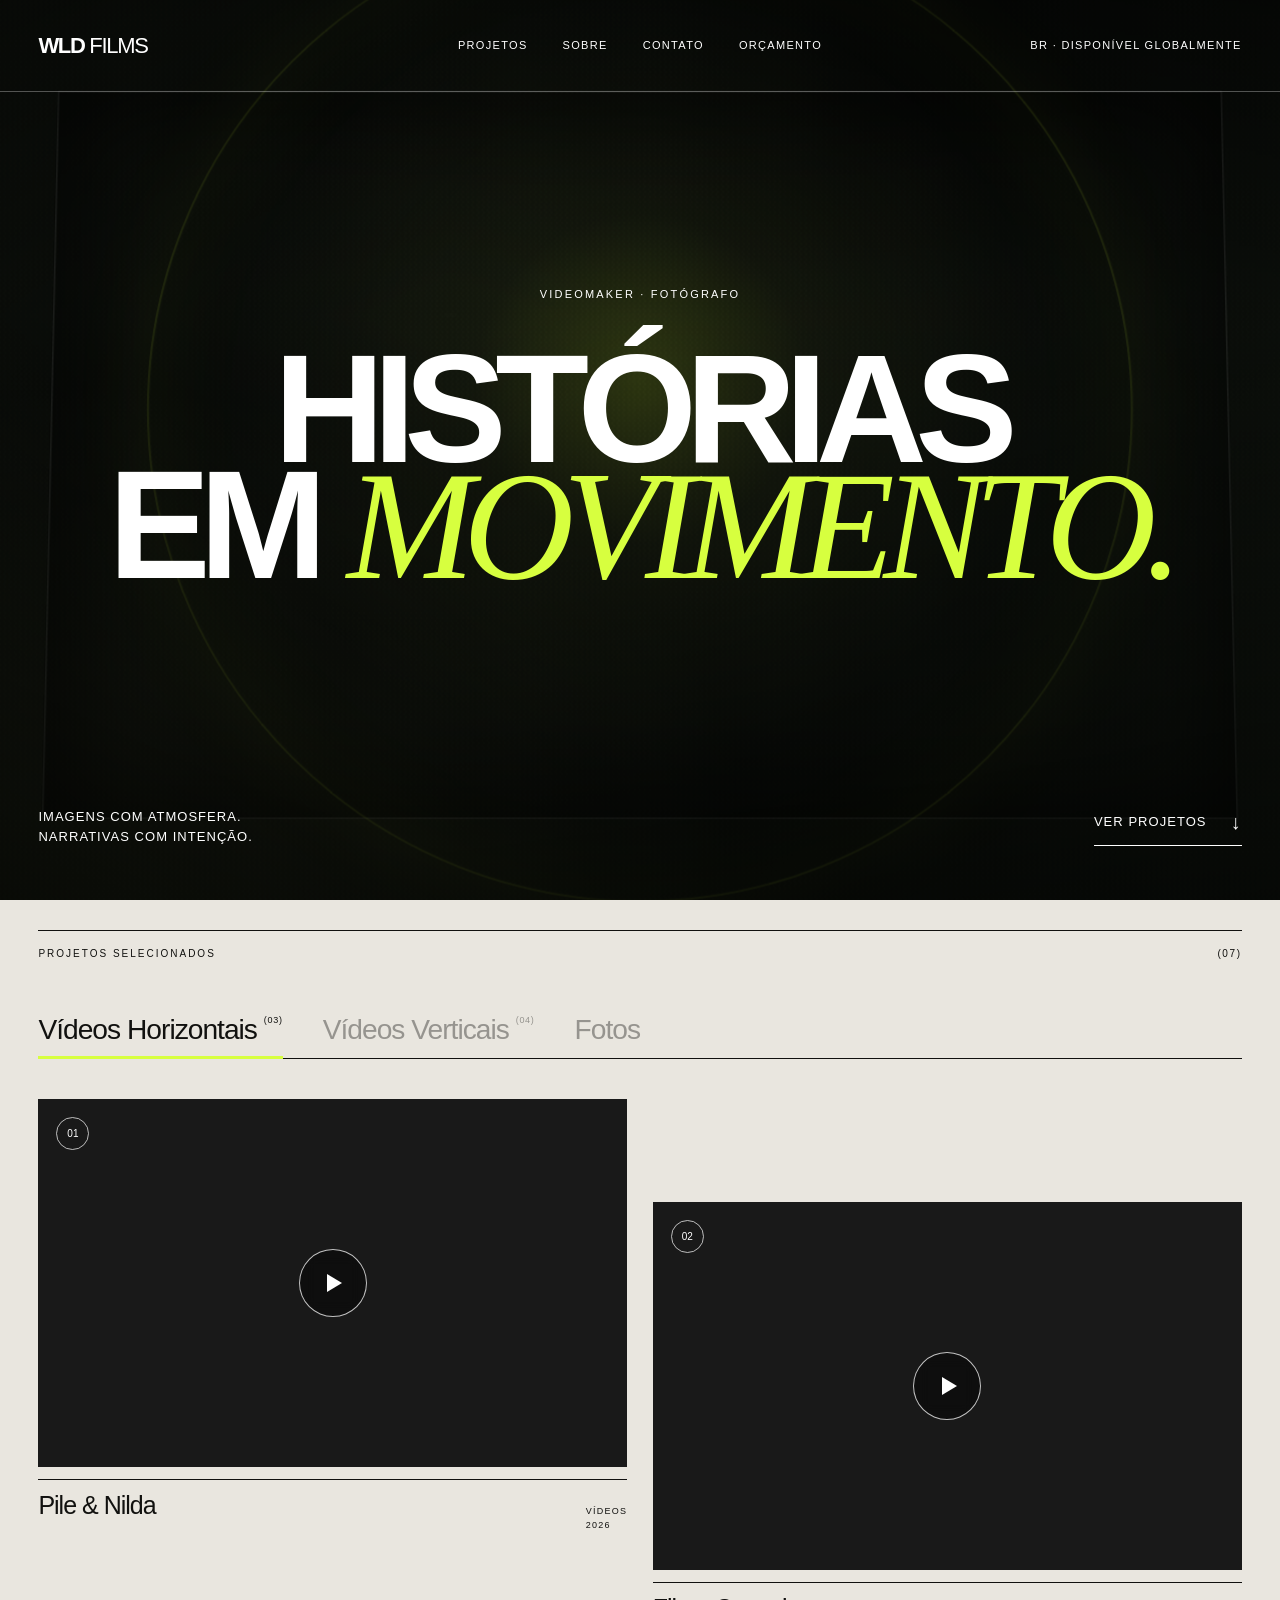
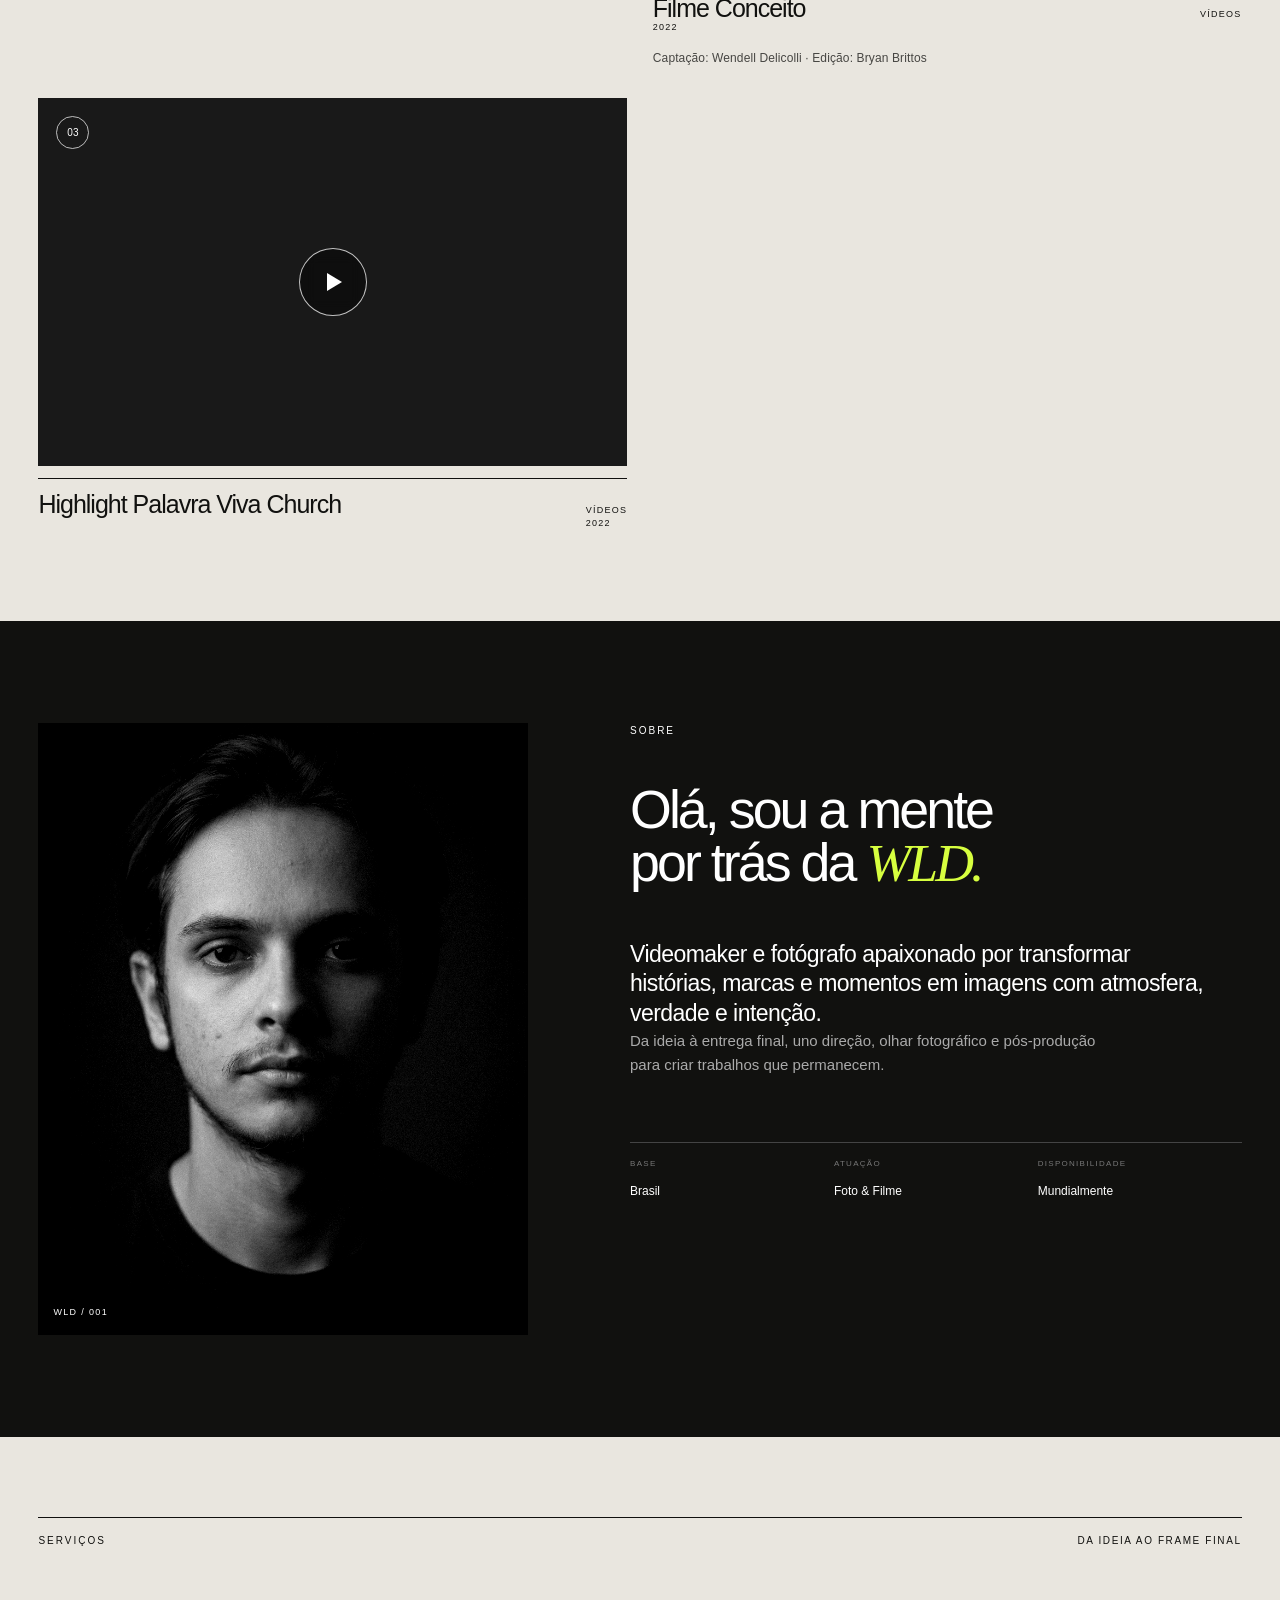
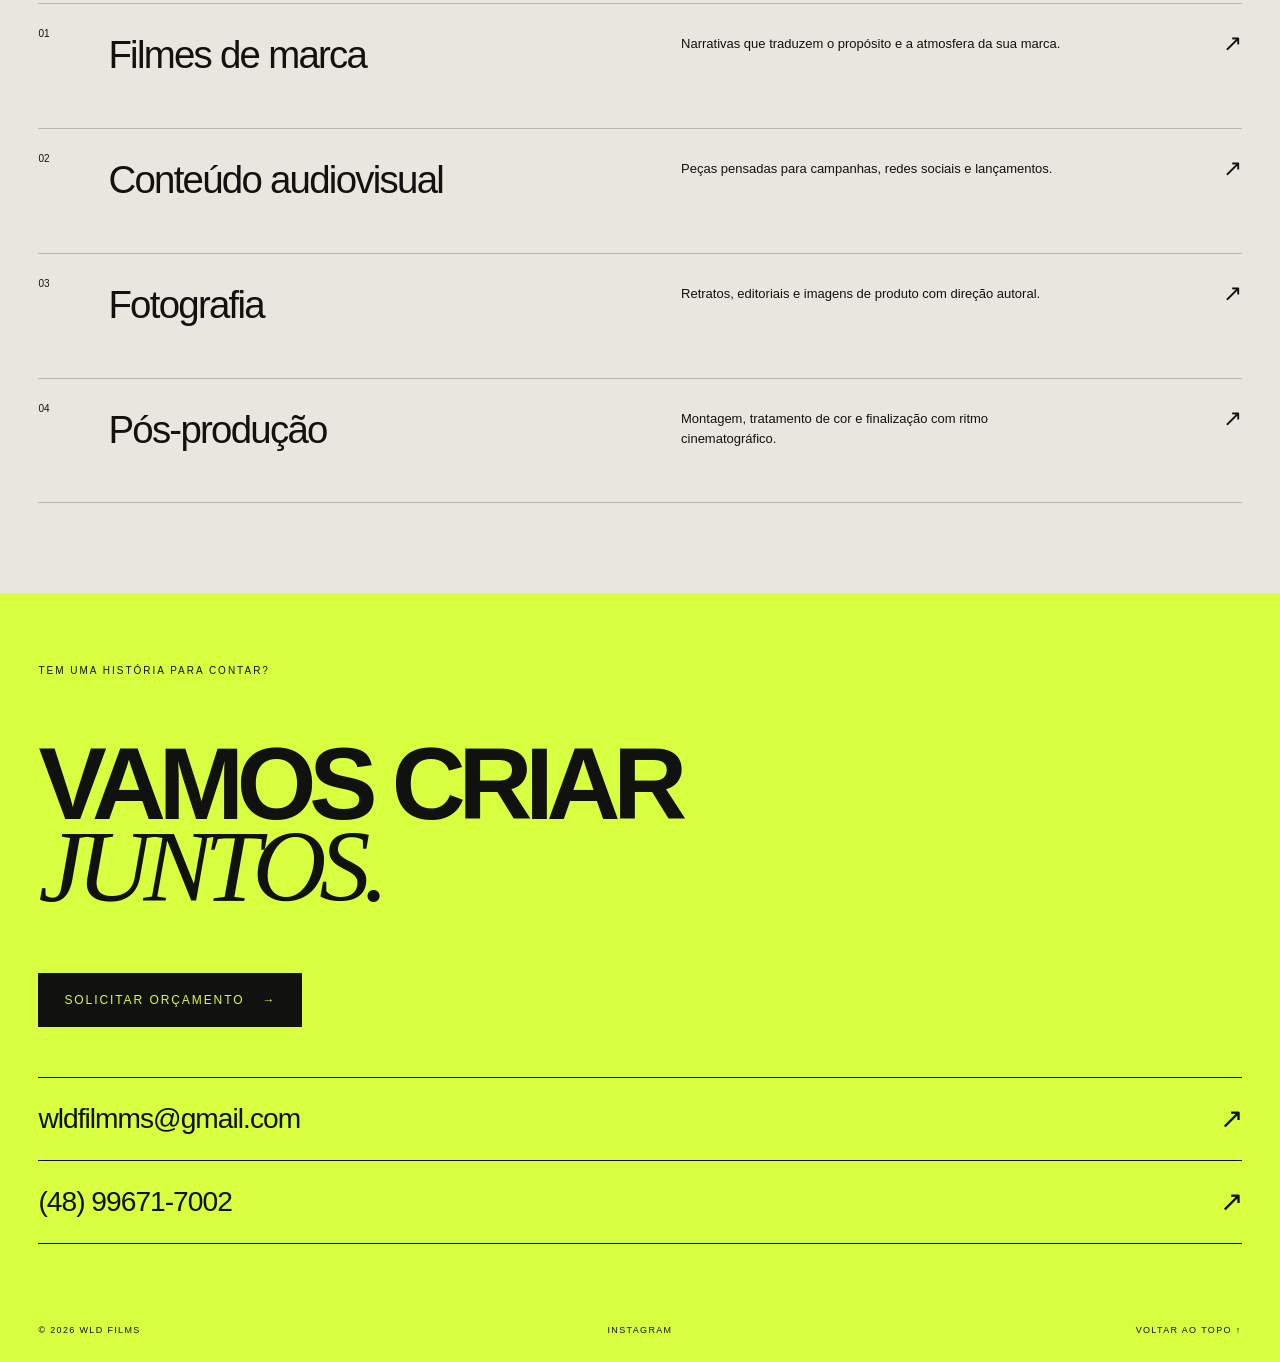
==== commit 72773dae: "Portfolio: cleaner captions (credits split into label/value, more spacing, hide default tag) Co-Auth" ====
--- a/index.html
+++ b/index.html
@@ -1,4 +1,4 @@
-<!DOCTYPE html><html lang="pt-BR"><head><title>WLD FILMS — Videomaker &amp; Fotógrafo</title><meta name="description" content="Filmes e fotografias com atmosfera, verdade e intenção."><meta charSet="utf-8"/><meta name="viewport" content="width=device-width, initial-scale=1"/><link rel="preload" href="/images/about-wendell.jpg" as="image"/><link rel="stylesheet" href="/_next/static/css/index.PortraitPreview.css" data-rsc-css-href="/_next/static/css/index.PortraitPreview.css" data-precedence="vite-rsc/importer-resources"/><link rel="stylesheet" href="/assets/site.css?v=3"/>
+<!DOCTYPE html><html lang="pt-BR"><head><title>WLD FILMS — Videomaker &amp; Fotógrafo</title><meta name="description" content="Filmes e fotografias com atmosfera, verdade e intenção."><meta charSet="utf-8"/><meta name="viewport" content="width=device-width, initial-scale=1"/><link rel="preload" href="/images/about-wendell.jpg" as="image"/><link rel="stylesheet" href="/_next/static/css/index.PortraitPreview.css" data-rsc-css-href="/_next/static/css/index.PortraitPreview.css" data-precedence="vite-rsc/importer-resources"/><link rel="stylesheet" href="/assets/site.css?v=4"/>
 </head><body><main><header class="topbar"><a class="brand" href="#inicio" aria-label="WLD Films, início">WLD <span>FILMS</span></a><nav aria-label="Navegação principal"><a href="#projetos">Projetos</a><a href="#sobre">Sobre</a><a href="#contato">Contato</a><a href="/orcamento">Orçamento</a></nav><span class="location">BR · DISPONÍVEL GLOBALMENTE</span></header><section class="hero" id="inicio"><div class="hero-visual" aria-hidden="true"><span></span></div><div class="hero-shade"></div><div class="hero-content"><p class="hero-kicker">Videomaker · Fotógrafo</p><h1>HISTÓRIAS<br/>EM <em>MOVIMENTO.</em></h1></div><div class="hero-footer"><p>Imagens com atmosfera.<br/>Narrativas com intenção.</p><a href="#projetos">Ver projetos <span>↓</span></a></div></section><section class="projects" id="projetos"><div class="section-heading"><p class="eyebrow">PROJETOS SELECIONADOS</p><p>(07)</p></div><div class="project-menu" role="tablist" aria-label="Categorias do portfólio">
   <button type="button" role="tab" aria-selected="true" class="active" data-panel="horizontal-panel">Vídeos Horizontais <span>(03)</span></button>
   <button type="button" role="tab" aria-selected="false" data-panel="vertical-panel">Vídeos Verticais <span>(04)</span></button>
@@ -87,4 +87,4 @@
 </div>
 <div id="photos-panel" class="photo-empty portfolio-panel" role="tabpanel" hidden>
   <p class="eyebrow">PORTFÓLIO FOTOGRÁFICO</p><h2>Novos ensaios<br><em>em breve.</em></h2><p>Retratos, eventos e histórias registradas com intenção.</p>
-</div></section><section class="about" id="sobre"><div class="about-image-wrap"><img src="/images/about-wendell.jpg" alt="Retrato de Wendell Delicolli, criador da WLD Films"/><span>WLD / 001</span></div><div class="about-copy"><p class="eyebrow">SOBRE</p><h2>Olá, sou a mente<br/>por trás da <em>WLD.</em></h2><p class="bio">Videomaker e fotógrafo apaixonado por transformar histórias, marcas e momentos em imagens com atmosfera, verdade e intenção.</p><p class="experience">Da ideia à entrega final, uno direção, olhar fotográfico e pós-produção para criar trabalhos que permanecem.</p><div class="facts"><div><span>BASE</span><strong>Brasil</strong></div><div><span>ATUAÇÃO</span><strong>Foto &amp; Filme</strong></div><div><span>DISPONIBILIDADE</span><strong>Mundialmente</strong></div></div></div></section><section class="services" id="servicos"><div class="section-heading"><p class="eyebrow">SERVIÇOS</p><p>DA IDEIA AO FRAME FINAL</p></div><div class="service-list"><article><span>01</span><h3>Filmes de marca</h3><p>Narrativas que traduzem o propósito e a atmosfera da sua marca.</p><b aria-hidden="true">↗</b></article><article><span>02</span><h3>Conteúdo audiovisual</h3><p>Peças pensadas para campanhas, redes sociais e lançamentos.</p><b aria-hidden="true">↗</b></article><article><span>03</span><h3>Fotografia</h3><p>Retratos, editoriais e imagens de produto com direção autoral.</p><b aria-hidden="true">↗</b></article><article><span>04</span><h3>Pós-produção</h3><p>Montagem, tratamento de cor e finalização com ritmo cinematográfico.</p><b aria-hidden="true">↗</b></article></div></section><footer id="contato"><p class="eyebrow">TEM UMA HISTÓRIA PARA CONTAR?</p><h2>VAMOS CRIAR<br/><em>JUNTOS.</em></h2><a class="quote-cta" href="/orcamento">Solicitar orçamento <span>→</span></a><a class="contact-link" href="mailto:wldfilmms@gmail.com">wldfilmms@gmail.com <span>↗</span></a><a class="contact-link phone-link" href="tel:+5548996717002">(48) 99671-7002 <span>↗</span></a><div class="footer-row"><p>© 2026 WLD FILMS</p><div><a href="https://instagram.com/wldfilms_" target="_blank" rel="noreferrer">Instagram</a></div><a href="#inicio">VOLTAR AO TOPO ↑</a></div></footer></main><script src="/assets/config.js?v=2" defer></script><script src="/portfolio.js?v=3" defer></script></body></html>+</div></section><section class="about" id="sobre"><div class="about-image-wrap"><img src="/images/about-wendell.jpg" alt="Retrato de Wendell Delicolli, criador da WLD Films"/><span>WLD / 001</span></div><div class="about-copy"><p class="eyebrow">SOBRE</p><h2>Olá, sou a mente<br/>por trás da <em>WLD.</em></h2><p class="bio">Videomaker e fotógrafo apaixonado por transformar histórias, marcas e momentos em imagens com atmosfera, verdade e intenção.</p><p class="experience">Da ideia à entrega final, uno direção, olhar fotográfico e pós-produção para criar trabalhos que permanecem.</p><div class="facts"><div><span>BASE</span><strong>Brasil</strong></div><div><span>ATUAÇÃO</span><strong>Foto &amp; Filme</strong></div><div><span>DISPONIBILIDADE</span><strong>Mundialmente</strong></div></div></div></section><section class="services" id="servicos"><div class="section-heading"><p class="eyebrow">SERVIÇOS</p><p>DA IDEIA AO FRAME FINAL</p></div><div class="service-list"><article><span>01</span><h3>Filmes de marca</h3><p>Narrativas que traduzem o propósito e a atmosfera da sua marca.</p><b aria-hidden="true">↗</b></article><article><span>02</span><h3>Conteúdo audiovisual</h3><p>Peças pensadas para campanhas, redes sociais e lançamentos.</p><b aria-hidden="true">↗</b></article><article><span>03</span><h3>Fotografia</h3><p>Retratos, editoriais e imagens de produto com direção autoral.</p><b aria-hidden="true">↗</b></article><article><span>04</span><h3>Pós-produção</h3><p>Montagem, tratamento de cor e finalização com ritmo cinematográfico.</p><b aria-hidden="true">↗</b></article></div></section><footer id="contato"><p class="eyebrow">TEM UMA HISTÓRIA PARA CONTAR?</p><h2>VAMOS CRIAR<br/><em>JUNTOS.</em></h2><a class="quote-cta" href="/orcamento">Solicitar orçamento <span>→</span></a><a class="contact-link" href="mailto:wldfilmms@gmail.com">wldfilmms@gmail.com <span>↗</span></a><a class="contact-link phone-link" href="tel:+5548996717002">(48) 99671-7002 <span>↗</span></a><div class="footer-row"><p>© 2026 WLD FILMS</p><div><a href="https://instagram.com/wldfilms_" target="_blank" rel="noreferrer">Instagram</a></div><a href="#inicio">VOLTAR AO TOPO ↑</a></div></footer></main><script src="/assets/config.js?v=2" defer></script><script src="/portfolio.js?v=4" defer></script></body></html>
--- a/assets/site.css
+++ b/assets/site.css
@@ -2,12 +2,16 @@
 
 .project-embed{position:absolute;inset:0;width:100%;height:100%;border:0;background:#000;z-index:2}
 
-/* Título, ano, legenda e descrição dos projetos */
-.project-meta{grid-template-columns:minmax(0,1fr) auto;align-items:baseline}
+/* Título, ano, legenda e créditos dos projetos */
+.project-meta{grid-template-columns:minmax(0,1fr) auto;align-items:baseline;gap:0 20px;padding-top:12px}
 .project-meta h2{grid-column:1;grid-row:1;line-height:1.05}
-.project-meta .project-year{grid-column:2;grid-row:1}
-.project-meta .project-tag,.project-meta p.project-tag:last-child{grid-column:1/-1;opacity:.6;line-height:1.6}
-.project-meta p:last-child.project-description,.project-meta .project-description{grid-column:1/-1;margin-top:6px;font-size:12px;letter-spacing:.01em;line-height:1.55;max-width:62ch}
+.project-meta .project-year{grid-column:2;grid-row:1;opacity:.55}
+.project-meta .project-tag,.project-meta p.project-tag:last-child{grid-column:1/-1;margin-top:8px;opacity:.5;line-height:1.6}
+.project-meta p:last-child.project-description,.project-meta .project-description{grid-column:1/-1;margin-top:14px;font-size:12px;letter-spacing:.01em;line-height:1.6;max-width:62ch;opacity:.75}
+.project-credits{grid-column:1/-1;display:flex;flex-wrap:wrap;gap:10px 34px;margin:18px 0 0;padding:0}
+.project-credits div{display:flex;flex-direction:column;gap:3px}
+.project-credits dt{font-size:8px;letter-spacing:.18em;text-transform:uppercase;opacity:.45}
+.project-credits dd{margin:0;font-size:12px;letter-spacing:.02em}
 
 /* Projetos de foto */
 .photo-list .project{grid-column:span 4}
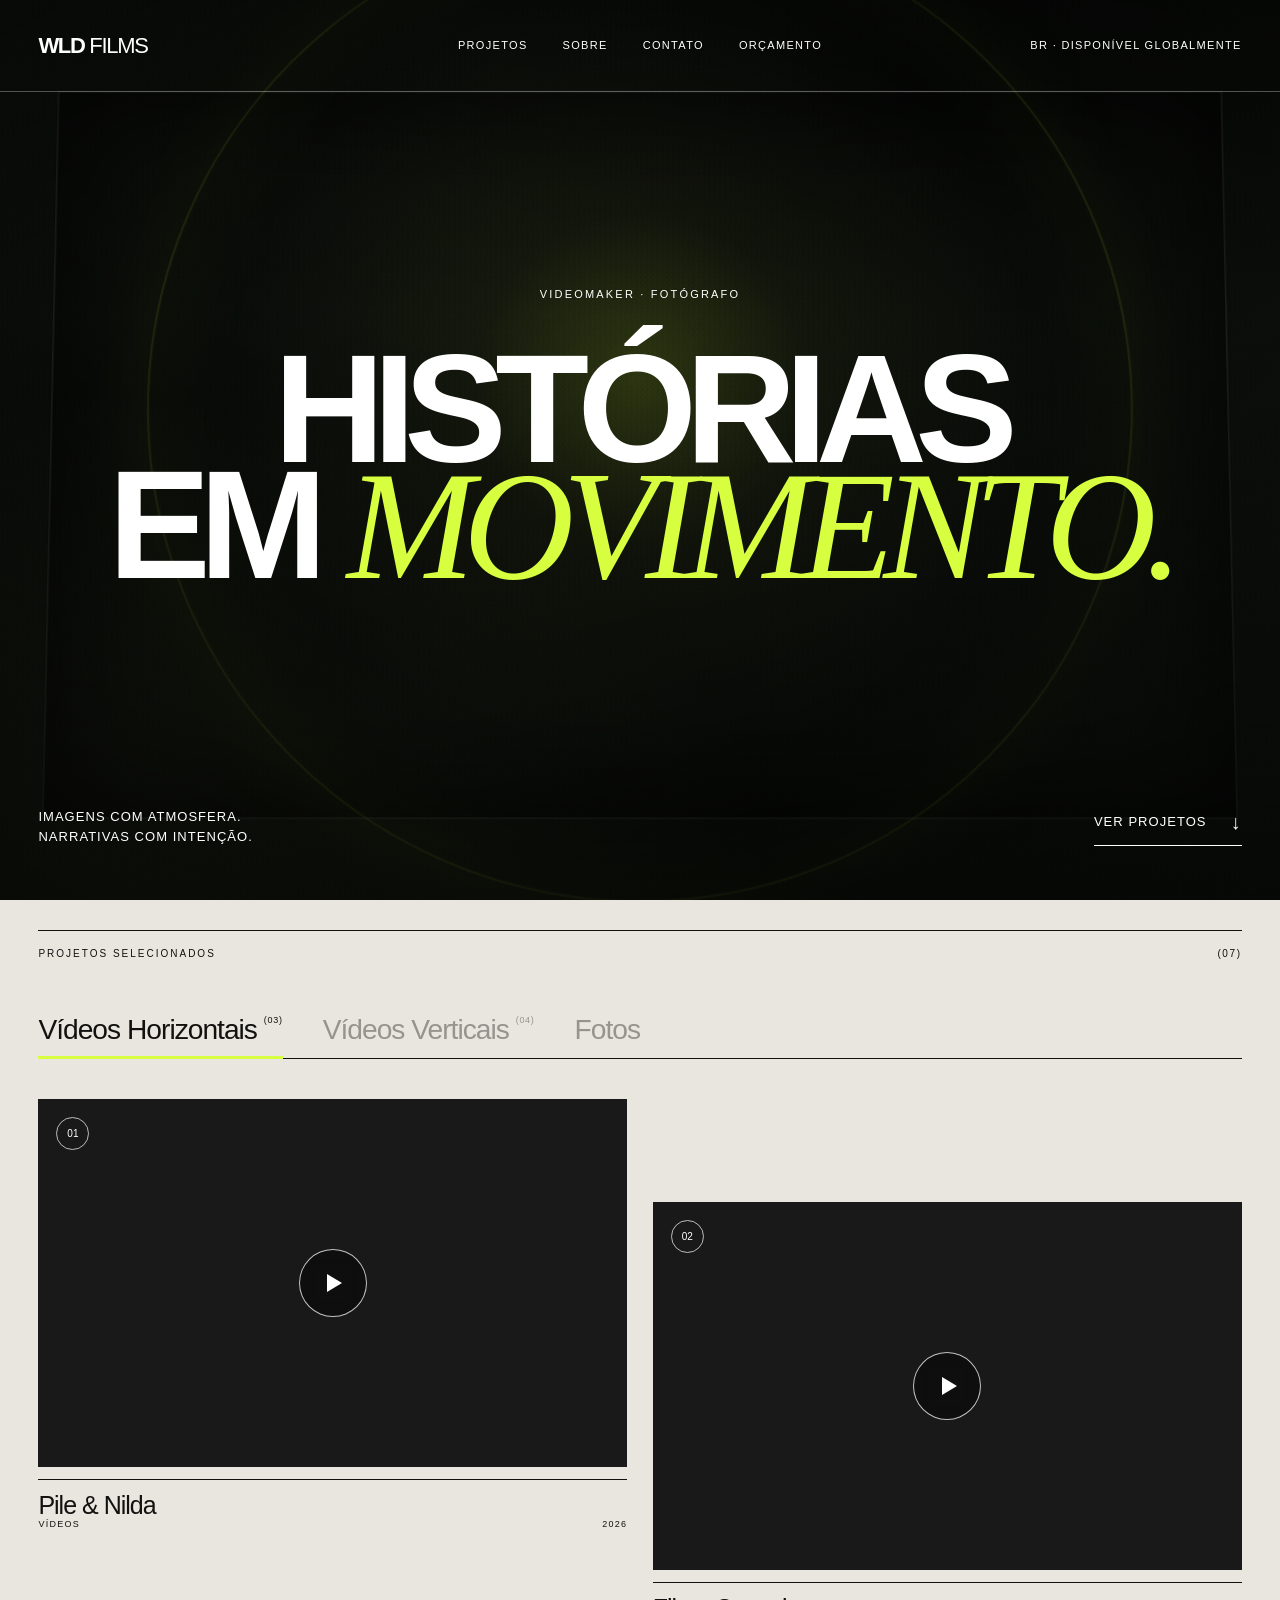
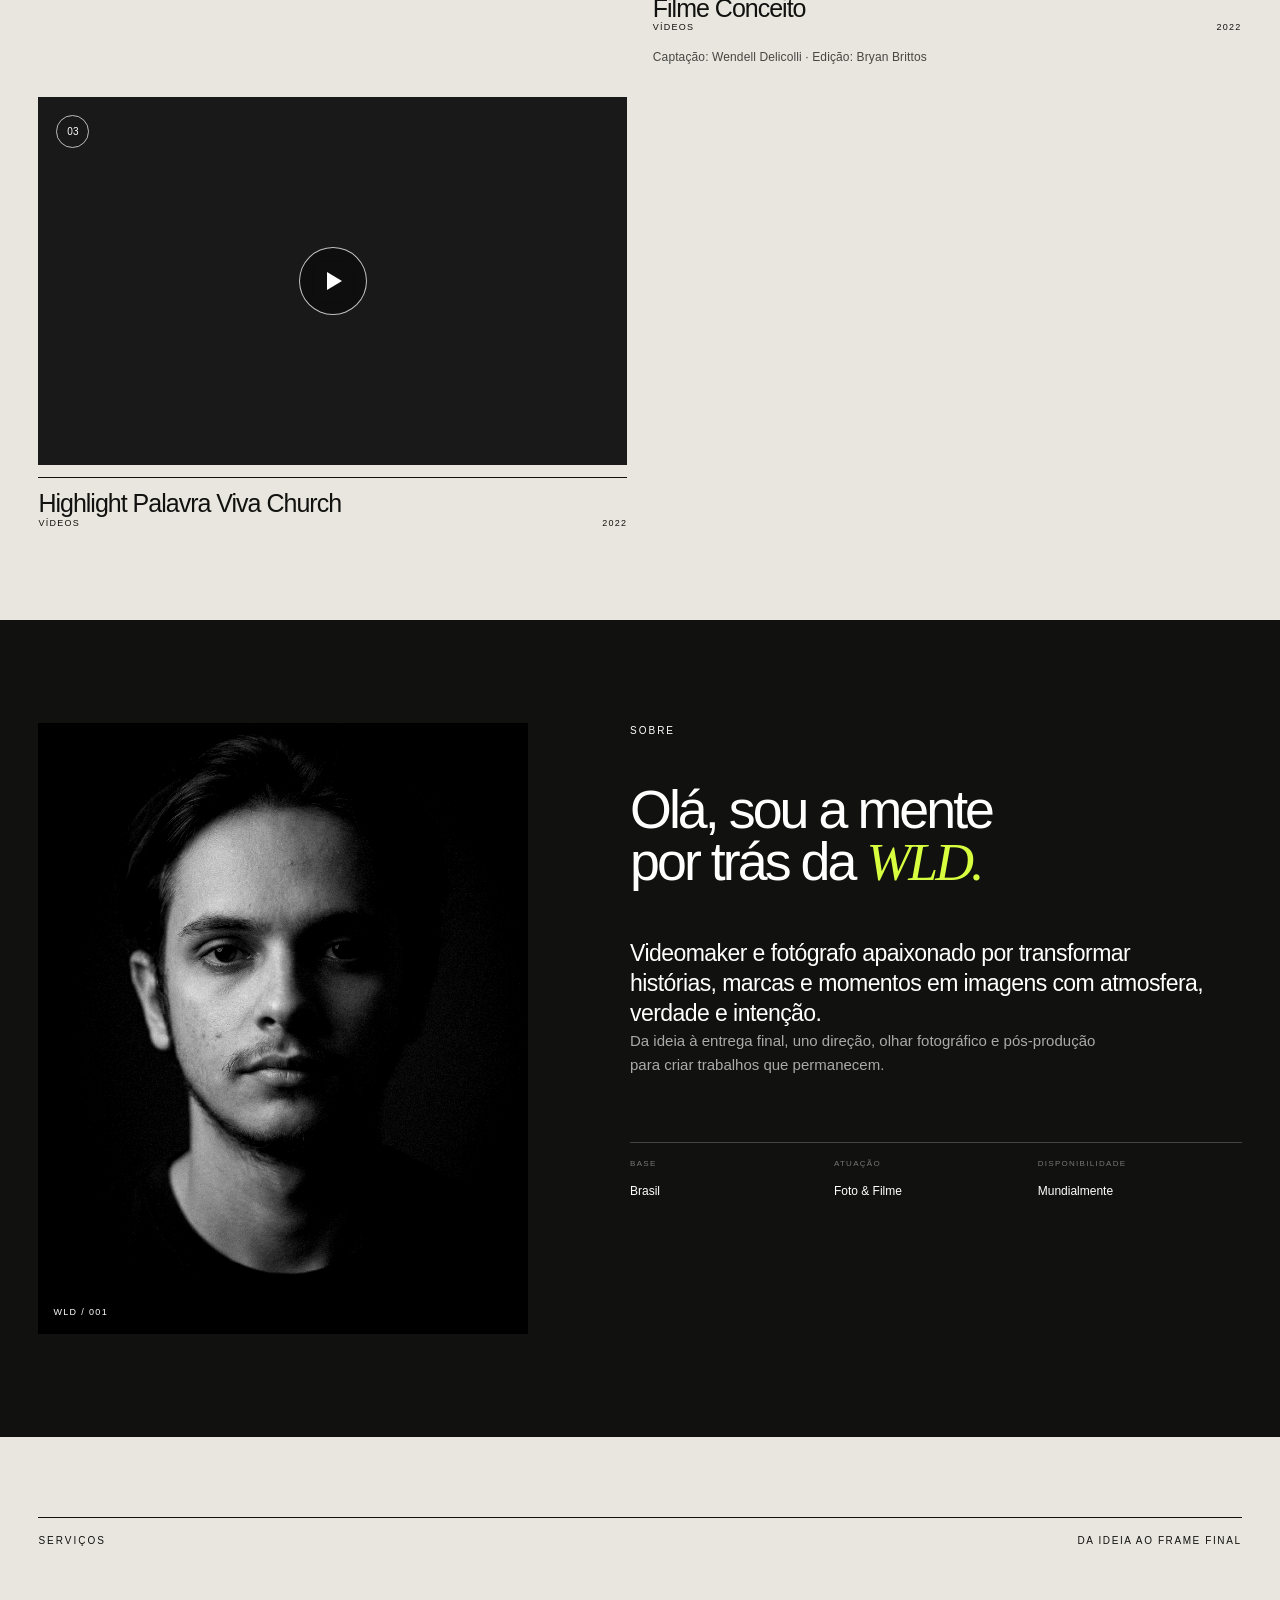
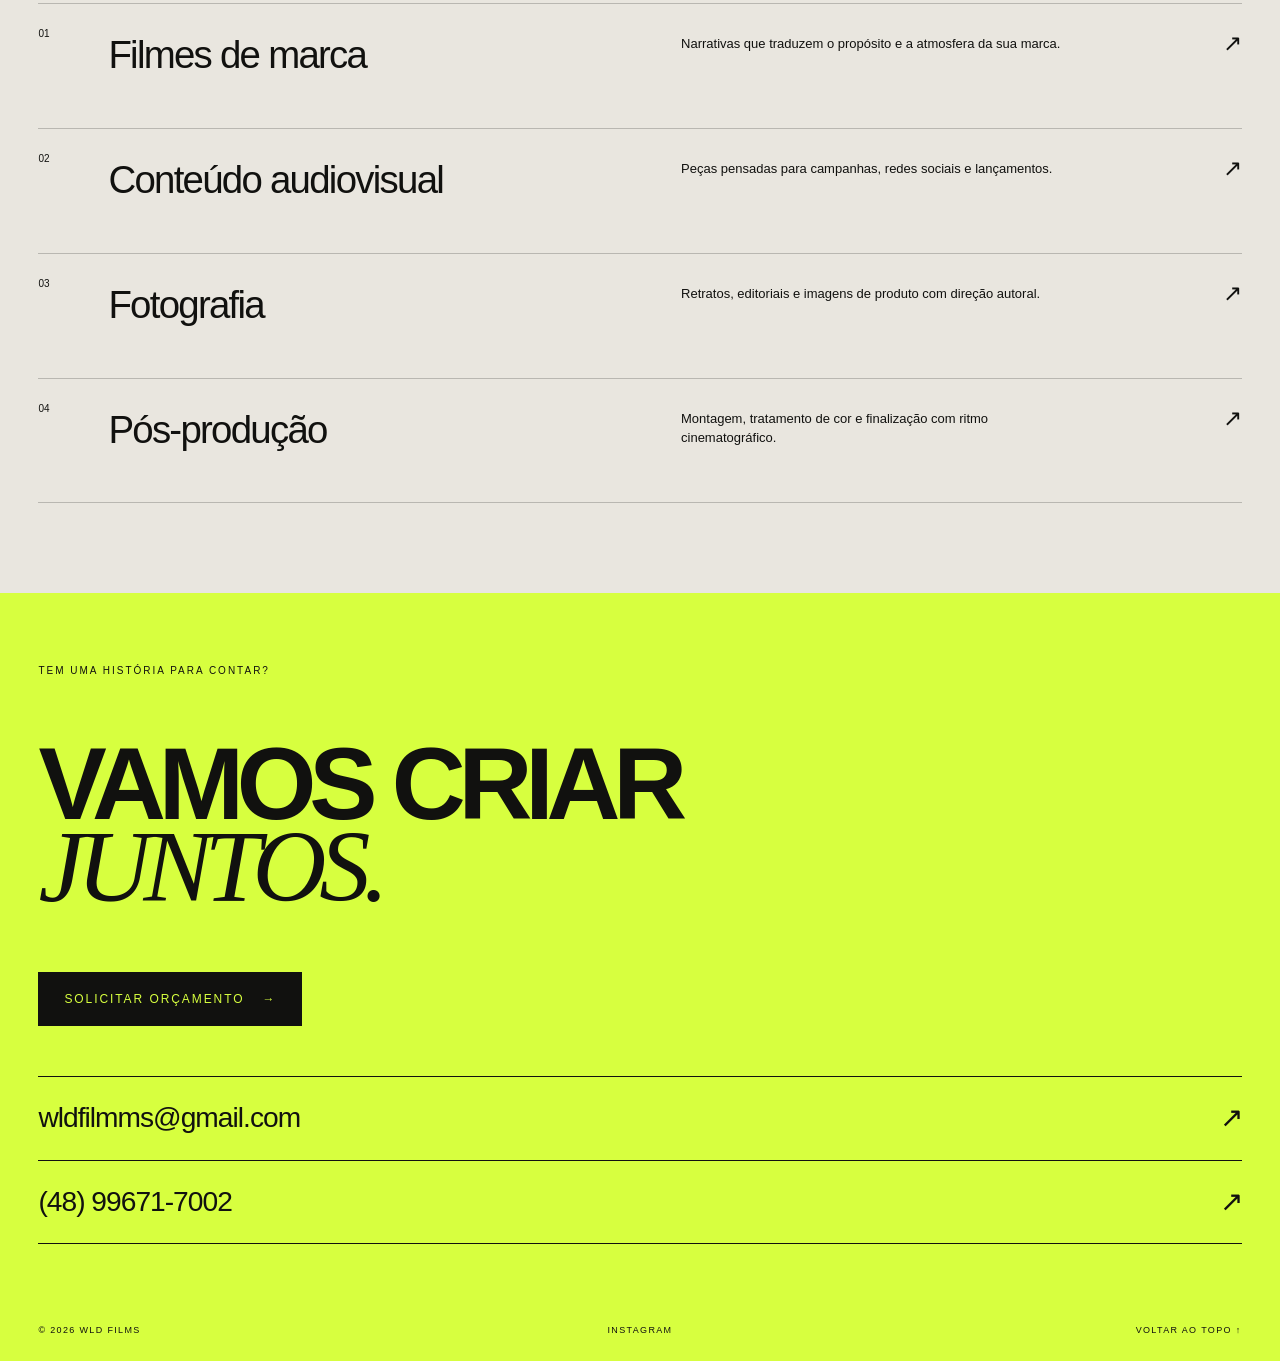
==== commit fe388b9d: "Portfolio: hide year and align credits with the caption line Co-Authored-By: Claude Opus 5.5 <norepl" ====
--- a/index.html
+++ b/index.html
@@ -1,4 +1,4 @@
-<!DOCTYPE html><html lang="pt-BR"><head><title>WLD FILMS — Videomaker &amp; Fotógrafo</title><meta name="description" content="Filmes e fotografias com atmosfera, verdade e intenção."><meta charSet="utf-8"/><meta name="viewport" content="width=device-width, initial-scale=1"/><link rel="preload" href="/images/about-wendell.jpg" as="image"/><link rel="stylesheet" href="/_next/static/css/index.PortraitPreview.css" data-rsc-css-href="/_next/static/css/index.PortraitPreview.css" data-precedence="vite-rsc/importer-resources"/><link rel="stylesheet" href="/assets/site.css?v=4"/>
+<!DOCTYPE html><html lang="pt-BR"><head><title>WLD FILMS — Videomaker &amp; Fotógrafo</title><meta name="description" content="Filmes e fotografias com atmosfera, verdade e intenção."><meta charSet="utf-8"/><meta name="viewport" content="width=device-width, initial-scale=1"/><link rel="preload" href="/images/about-wendell.jpg" as="image"/><link rel="stylesheet" href="/_next/static/css/index.PortraitPreview.css" data-rsc-css-href="/_next/static/css/index.PortraitPreview.css" data-precedence="vite-rsc/importer-resources"/><link rel="stylesheet" href="/assets/site.css?v=7"/>
 </head><body><main><header class="topbar"><a class="brand" href="#inicio" aria-label="WLD Films, início">WLD <span>FILMS</span></a><nav aria-label="Navegação principal"><a href="#projetos">Projetos</a><a href="#sobre">Sobre</a><a href="#contato">Contato</a><a href="/orcamento">Orçamento</a></nav><span class="location">BR · DISPONÍVEL GLOBALMENTE</span></header><section class="hero" id="inicio"><div class="hero-visual" aria-hidden="true"><span></span></div><div class="hero-shade"></div><div class="hero-content"><p class="hero-kicker">Videomaker · Fotógrafo</p><h1>HISTÓRIAS<br/>EM <em>MOVIMENTO.</em></h1></div><div class="hero-footer"><p>Imagens com atmosfera.<br/>Narrativas com intenção.</p><a href="#projetos">Ver projetos <span>↓</span></a></div></section><section class="projects" id="projetos"><div class="section-heading"><p class="eyebrow">PROJETOS SELECIONADOS</p><p>(07)</p></div><div class="project-menu" role="tablist" aria-label="Categorias do portfólio">
   <button type="button" role="tab" aria-selected="true" class="active" data-panel="horizontal-panel">Vídeos Horizontais <span>(03)</span></button>
   <button type="button" role="tab" aria-selected="false" data-panel="vertical-panel">Vídeos Verticais <span>(04)</span></button>
@@ -87,4 +87,4 @@
 </div>
 <div id="photos-panel" class="photo-empty portfolio-panel" role="tabpanel" hidden>
   <p class="eyebrow">PORTFÓLIO FOTOGRÁFICO</p><h2>Novos ensaios<br><em>em breve.</em></h2><p>Retratos, eventos e histórias registradas com intenção.</p>
-</div></section><section class="about" id="sobre"><div class="about-image-wrap"><img src="/images/about-wendell.jpg" alt="Retrato de Wendell Delicolli, criador da WLD Films"/><span>WLD / 001</span></div><div class="about-copy"><p class="eyebrow">SOBRE</p><h2>Olá, sou a mente<br/>por trás da <em>WLD.</em></h2><p class="bio">Videomaker e fotógrafo apaixonado por transformar histórias, marcas e momentos em imagens com atmosfera, verdade e intenção.</p><p class="experience">Da ideia à entrega final, uno direção, olhar fotográfico e pós-produção para criar trabalhos que permanecem.</p><div class="facts"><div><span>BASE</span><strong>Brasil</strong></div><div><span>ATUAÇÃO</span><strong>Foto &amp; Filme</strong></div><div><span>DISPONIBILIDADE</span><strong>Mundialmente</strong></div></div></div></section><section class="services" id="servicos"><div class="section-heading"><p class="eyebrow">SERVIÇOS</p><p>DA IDEIA AO FRAME FINAL</p></div><div class="service-list"><article><span>01</span><h3>Filmes de marca</h3><p>Narrativas que traduzem o propósito e a atmosfera da sua marca.</p><b aria-hidden="true">↗</b></article><article><span>02</span><h3>Conteúdo audiovisual</h3><p>Peças pensadas para campanhas, redes sociais e lançamentos.</p><b aria-hidden="true">↗</b></article><article><span>03</span><h3>Fotografia</h3><p>Retratos, editoriais e imagens de produto com direção autoral.</p><b aria-hidden="true">↗</b></article><article><span>04</span><h3>Pós-produção</h3><p>Montagem, tratamento de cor e finalização com ritmo cinematográfico.</p><b aria-hidden="true">↗</b></article></div></section><footer id="contato"><p class="eyebrow">TEM UMA HISTÓRIA PARA CONTAR?</p><h2>VAMOS CRIAR<br/><em>JUNTOS.</em></h2><a class="quote-cta" href="/orcamento">Solicitar orçamento <span>→</span></a><a class="contact-link" href="mailto:wldfilmms@gmail.com">wldfilmms@gmail.com <span>↗</span></a><a class="contact-link phone-link" href="tel:+5548996717002">(48) 99671-7002 <span>↗</span></a><div class="footer-row"><p>© 2026 WLD FILMS</p><div><a href="https://instagram.com/wldfilms_" target="_blank" rel="noreferrer">Instagram</a></div><a href="#inicio">VOLTAR AO TOPO ↑</a></div></footer></main><script src="/assets/config.js?v=2" defer></script><script src="/portfolio.js?v=4" defer></script></body></html>+</div></section><section class="about" id="sobre"><div class="about-image-wrap"><img src="/images/about-wendell.jpg" alt="Retrato de Wendell Delicolli, criador da WLD Films"/><span>WLD / 001</span></div><div class="about-copy"><p class="eyebrow">SOBRE</p><h2>Olá, sou a mente<br/>por trás da <em>WLD.</em></h2><p class="bio">Videomaker e fotógrafo apaixonado por transformar histórias, marcas e momentos em imagens com atmosfera, verdade e intenção.</p><p class="experience">Da ideia à entrega final, uno direção, olhar fotográfico e pós-produção para criar trabalhos que permanecem.</p><div class="facts"><div><span>BASE</span><strong>Brasil</strong></div><div><span>ATUAÇÃO</span><strong>Foto &amp; Filme</strong></div><div><span>DISPONIBILIDADE</span><strong>Mundialmente</strong></div></div></div></section><section class="services" id="servicos"><div class="section-heading"><p class="eyebrow">SERVIÇOS</p><p>DA IDEIA AO FRAME FINAL</p></div><div class="service-list"><article><span>01</span><h3>Filmes de marca</h3><p>Narrativas que traduzem o propósito e a atmosfera da sua marca.</p><b aria-hidden="true">↗</b></article><article><span>02</span><h3>Conteúdo audiovisual</h3><p>Peças pensadas para campanhas, redes sociais e lançamentos.</p><b aria-hidden="true">↗</b></article><article><span>03</span><h3>Fotografia</h3><p>Retratos, editoriais e imagens de produto com direção autoral.</p><b aria-hidden="true">↗</b></article><article><span>04</span><h3>Pós-produção</h3><p>Montagem, tratamento de cor e finalização com ritmo cinematográfico.</p><b aria-hidden="true">↗</b></article></div></section><footer id="contato"><p class="eyebrow">TEM UMA HISTÓRIA PARA CONTAR?</p><h2>VAMOS CRIAR<br/><em>JUNTOS.</em></h2><a class="quote-cta" href="/orcamento">Solicitar orçamento <span>→</span></a><a class="contact-link" href="mailto:wldfilmms@gmail.com">wldfilmms@gmail.com <span>↗</span></a><a class="contact-link phone-link" href="tel:+5548996717002">(48) 99671-7002 <span>↗</span></a><div class="footer-row"><p>© 2026 WLD FILMS</p><div><a href="https://instagram.com/wldfilms_" target="_blank" rel="noreferrer">Instagram</a></div><a href="#inicio">VOLTAR AO TOPO ↑</a></div></footer></main><script src="/assets/config.js?v=2" defer></script><script src="/portfolio.js?v=5" defer></script></body></html>
--- a/assets/site.css
+++ b/assets/site.css
@@ -4,12 +4,11 @@
 
 /* Título, ano, legenda e créditos dos projetos */
 .project-meta{grid-template-columns:minmax(0,1fr) auto;align-items:baseline;gap:0 20px;padding-top:12px}
-.project-meta h2{grid-column:1;grid-row:1;line-height:1.05}
-.project-meta .project-year{grid-column:2;grid-row:1;opacity:.55}
-.project-meta .project-tag,.project-meta p.project-tag:last-child{grid-column:1/-1;margin-top:8px;opacity:.5;line-height:1.6}
+.project-meta h2{grid-column:1/-1;grid-row:1;line-height:1.05}
+.project-meta .project-tag,.project-meta p.project-tag:last-child{grid-column:1;grid-row:2;margin-top:8px;opacity:.5;line-height:1.6}
 .project-meta p:last-child.project-description,.project-meta .project-description{grid-column:1/-1;margin-top:14px;font-size:12px;letter-spacing:.01em;line-height:1.6;max-width:62ch;opacity:.75}
-.project-credits{grid-column:1/-1;display:flex;flex-wrap:wrap;gap:10px 34px;margin:18px 0 0;padding:0}
-.project-credits div{display:flex;flex-direction:column;gap:3px}
+.project-credits{grid-column:2;grid-row:2;align-self:start;display:flex;flex-wrap:wrap;justify-content:flex-end;gap:10px 28px;margin:8px 0 0;padding:0;text-align:right}
+.project-credits div{display:flex;flex-direction:column;align-items:flex-end;gap:3px}
 .project-credits dt{font-size:8px;letter-spacing:.18em;text-transform:uppercase;opacity:.45}
 .project-credits dd{margin:0;font-size:12px;letter-spacing:.02em}
 
@@ -37,6 +36,8 @@
 .quote-cta:hover{gap:30px}
 
 @media (max-width:760px){
+  .project-credits{grid-column:1/-1;grid-row:auto;justify-content:flex-start;text-align:left;margin-top:16px}
+  .project-credits div{align-items:flex-start}
   .photo-list .project{grid-column:1/-1}
   .photo-list .project:nth-child(3n+2){margin-top:0}
   .lightbox{grid-template-columns:44px 1fr 44px;padding-inline:4px}
